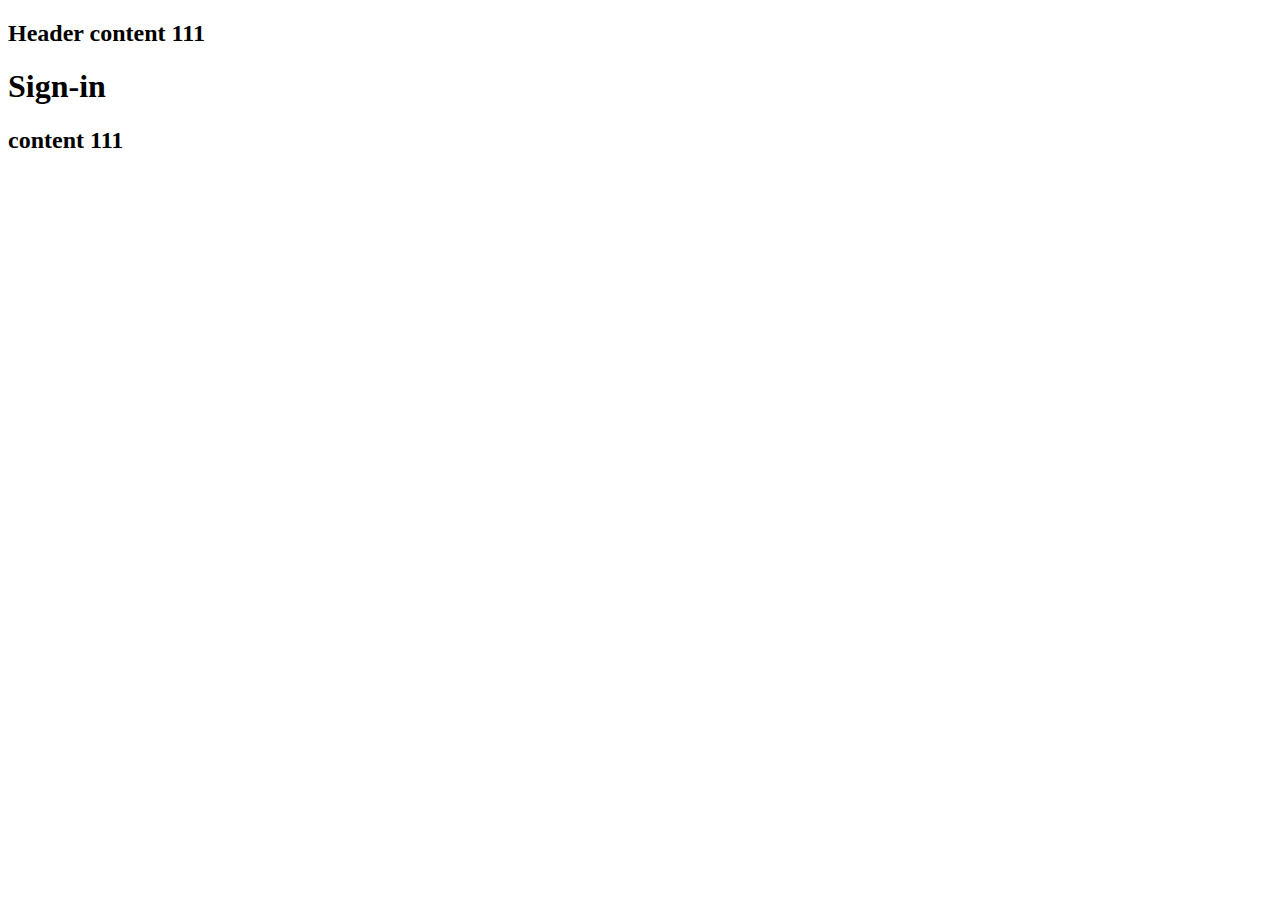
==== sign-in.html @ c76c04b4 "Reuse Header and Footer on the page" ====
<!DOCTYPE html>
<html lang="en">

<head>
    <meta charset="UTF-8">
    <meta name="viewport" content="width=device-width, initial-scale=1.0">
    <title>Grocery Mart</title>

    <!-- FAVICON -->
    <link 
        rel="apple-touch-icon" 
        sizes="76x76" 
        href="./assets/favicon/apple-touch-icon.png"
        >
    <link 
        rel="icon" 
        type="image/png" 
        sizes="32x32" 
        href="./assets/favicon/favicon-32x32.png"
        >
    <link 
        rel="icon" 
        type="image/png" 
        sizes="16x16" 
        href="./assets/favicon/favicon-16x16.png"
        >
    <link 
        rel="manifest" 
        href="./assets/favicon/site.webmanifest"
        >
    <link 
        rel="mask-icon" 
        href="./assets/favicon/safari-pinned-tab.svg" 
        color="#5bbad5"
        >
    <meta name="msapplication-TileColor" content="#da532c">
    <meta name="theme-color" content="#ffffff">

    <!-- FONTS -->
    <link rel="stylesheet" href="./assets/Fonts/stylesheet.css">
    <!-- STYLES -->
    <link rel="stylesheet" href="./assets/css/main.css">
    <!-- SCRIPTS -->
    <script src="./assets/js/scripts.js"></script>
</head>

<body>
    <!-- Header -->
     <header id="header"header></header>
     <script>
        load("#header", "./template/header.html");
     </script>
     <!-- Main -->
     <h1>Sign-in</h1>
     <!-- Footer -->
     <footer id="footer"></footer>
     <script>
        load("#footer", "./template/footer.html");
     </script>
</body>

</html>
---- assets/Fonts/stylesheet.css ----
@font-face {
    font-family: 'Gordita';
    src: url('Gordita-Bold.woff2') format('woff2'),
        url('Gordita-Bold.woff') format('woff');
    font-weight: bold;
    font-style: normal;
    font-display: swap;
}

@font-face {
    font-family: 'Gordita';
    src: url('Gordita-BlackItalic.woff2') format('woff2'),
        url('Gordita-BlackItalic.woff') format('woff');
    font-weight: 900;
    font-style: italic;
    font-display: swap;
}

@font-face {
    font-family: 'Gordita';
    src: url('Gordita-Black.woff2') format('woff2'),
        url('Gordita-Black.woff') format('woff');
    font-weight: 900;
    font-style: normal;
    font-display: swap;
}

@font-face {
    font-family: 'Gordita';
    src: url('Gordita-LightItalic.woff2') format('woff2'),
        url('Gordita-LightItalic.woff') format('woff');
    font-weight: 300;
    font-style: italic;
    font-display: swap;
}

@font-face {
    font-family: 'Gordita';
    src: url('Gordita-Light.woff2') format('woff2'),
        url('Gordita-Light.woff') format('woff');
    font-weight: 300;
    font-style: normal;
    font-display: swap;
}

@font-face {
    font-family: 'Gordita';
    src: url('Gordita-BoldItalic.woff2') format('woff2'),
        url('Gordita-BoldItalic.woff') format('woff');
    font-weight: bold;
    font-style: italic;
    font-display: swap;
}

@font-face {
    font-family: 'Gordita';
    src: url('Gordita-Italic.woff2') format('woff2'),
        url('Gordita-Italic.woff') format('woff');
    font-weight: normal;
    font-style: italic;
    font-display: swap;
}

@font-face {
    font-family: 'Gordita';
    src: url('Gordita-Regular.woff2') format('woff2'),
        url('Gordita-Regular.woff') format('woff');
    font-weight: normal;
    font-style: normal;
    font-display: swap;
}

@font-face {
    font-family: 'Gordita';
    src: url('Gordita-Medium.woff2') format('woff2'),
        url('Gordita-Medium.woff') format('woff');
    font-weight: 500;
    font-style: normal;
    font-display: swap;
}

@font-face {
    font-family: 'Gordita';
    src: url('Gordita-MediumItalic.woff2') format('woff2'),
        url('Gordita-MediumItalic.woff') format('woff');
    font-weight: 500;
    font-style: italic;
    font-display: swap;
}
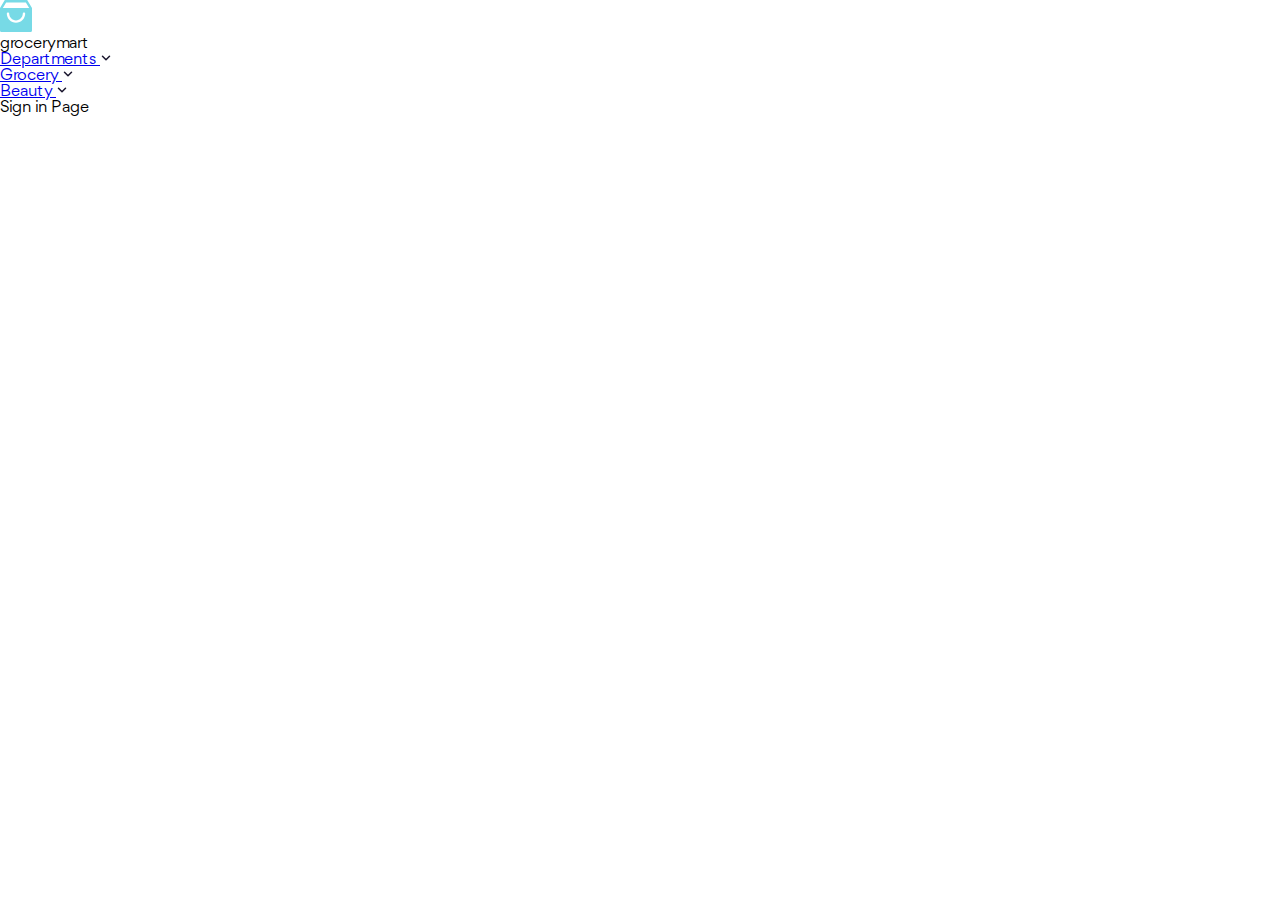
==== commit a06341fc: "Add Grid system" ====
--- a/sign-in.html
+++ b/sign-in.html
@@ -4,35 +4,14 @@
 <head>
     <meta charset="UTF-8">
     <meta name="viewport" content="width=device-width, initial-scale=1.0">
-    <title>Grocery Mart</title>
+    <title>Sign-in Grocery Mart</title>
 
     <!-- FAVICON -->
-    <link 
-        rel="apple-touch-icon" 
-        sizes="76x76" 
-        href="./assets/favicon/apple-touch-icon.png"
-        >
-    <link 
-        rel="icon" 
-        type="image/png" 
-        sizes="32x32" 
-        href="./assets/favicon/favicon-32x32.png"
-        >
-    <link 
-        rel="icon" 
-        type="image/png" 
-        sizes="16x16" 
-        href="./assets/favicon/favicon-16x16.png"
-        >
-    <link 
-        rel="manifest" 
-        href="./assets/favicon/site.webmanifest"
-        >
-    <link 
-        rel="mask-icon" 
-        href="./assets/favicon/safari-pinned-tab.svg" 
-        color="#5bbad5"
-        >
+    <link rel="apple-touch-icon" sizes="76x76" href="./assets/favicon/apple-touch-icon.png">
+    <link rel="icon" type="image/png" sizes="32x32" href="./assets/favicon/favicon-32x32.png">
+    <link rel="icon" type="image/png" sizes="16x16" href="./assets/favicon/favicon-16x16.png">
+    <link rel="manifest" href="./assets/favicon/site.webmanifest">
+    <link rel="mask-icon" href="./assets/favicon/safari-pinned-tab.svg" color="#5bbad5">
     <meta name="msapplication-TileColor" content="#da532c">
     <meta name="theme-color" content="#ffffff">
 
@@ -45,18 +24,15 @@
 </head>
 
 <body>
-    <!-- Header -->
-     <header id="header"header></header>
-     <script>
+    <header id="header" header></header>
+    <script>
         load("#header", "./template/header.html");
-     </script>
-     <!-- Main -->
-     <h1>Sign-in</h1>
-     <!-- Footer -->
-     <footer id="footer"></footer>
-     <script>
-        load("#footer", "./template/footer.html");
-     </script>
+    </script>
+    <h1>Sign in Page</h1>
+    <footer id="footer"></footer>
+    <script>
+        load("#sign-in", "sign-in.html");
+    </script>
 </body>
 
 </html>--- a/assets/css/main.css
+++ b/assets/css/main.css
@@ -0,0 +1,1102 @@
+/* http://meyerweb.com/eric/tools/css/reset/ 
+   v2.0 | 20110126
+   License: none (public domain)
+*/
+html, body, div, span, applet, object, iframe,
+h1, h2, h3, h4, h5, h6, p, blockquote, pre,
+a, abbr, acronym, address, big, cite, code,
+del, dfn, em, img, ins, kbd, q, s, samp,
+small, strike, strong, sub, sup, tt, var,
+b, u, i, center,
+dl, dt, dd, ol, ul, li,
+fieldset, form, label, legend,
+table, caption, tbody, tfoot, thead, tr, th, td,
+article, aside, canvas, details, embed,
+figure, figcaption, footer, header, hgroup,
+menu, nav, output, ruby, section, summary,
+time, mark, audio, video {
+  margin: 0;
+  padding: 0;
+  border: 0;
+  font-size: 100%;
+  font: inherit;
+  vertical-align: baseline;
+}
+
+/* HTML5 display-role reset for older browsers */
+article, aside, details, figcaption, figure,
+footer, header, hgroup, menu, nav, section {
+  display: block;
+}
+
+body {
+  line-height: 1;
+}
+
+ol, ul {
+  list-style: none;
+}
+
+blockquote, q {
+  quotes: none;
+}
+
+blockquote:before, blockquote:after,
+q:before, q:after {
+  content: "";
+  content: none;
+}
+
+table {
+  border-collapse: collapse;
+  border-spacing: 0;
+}
+
+*,
+::after,
+::before {
+  box-sizing: border-box;
+}
+
+html {
+  font-size: 62.5%;
+}
+
+body {
+  font-size: 1.6rem;
+  font-family: Gordita, sans-serif;
+}
+
+.row > *, .container-fluid, .container {
+  padding-left: calc(var(--grid-gutter-x) * 0.5);
+  padding-right: calc(var(--grid-gutter-x) * 0.5);
+}
+
+.container-fluid, .container {
+  --grid-gutter-x: 30px;
+  --grid-gutter-y: 0;
+  width: 100%;
+  margin-left: auto;
+  margin-right: auto;
+}
+
+.row {
+  display: flex;
+  flex-wrap: wrap;
+  margin-top: calc(var(--grid-gutter-y) * -1);
+  margin-left: calc(var(--grid-gutter-x) * 0.5 * -1);
+  margin-right: calc(var(--grid-gutter-x) * 0.5 * -1);
+}
+.row > * {
+  margin-top: var(--grid-gutter-y);
+}
+
+.col {
+  flex: 1 0;
+}
+
+.row-cols-1 > * {
+  flex: 0 0 auto;
+  width: 100%;
+}
+
+.row-cols-2 > * {
+  flex: 0 0 auto;
+  width: 50%;
+}
+
+.row-cols-3 > * {
+  flex: 0 0 auto;
+  width: 33.3333333333%;
+}
+
+.row-cols-4 > * {
+  flex: 0 0 auto;
+  width: 25%;
+}
+
+.row-cols-5 > * {
+  flex: 0 0 auto;
+  width: 20%;
+}
+
+.row-cols-6 > * {
+  flex: 0 0 auto;
+  width: 16.6666666667%;
+}
+
+.col-1 {
+  flex: 0 0 auto;
+  width: 8.3333333333%;
+}
+
+.col-2 {
+  flex: 0 0 auto;
+  width: 16.6666666667%;
+}
+
+.col-3 {
+  flex: 0 0 auto;
+  width: 25%;
+}
+
+.col-4 {
+  flex: 0 0 auto;
+  width: 33.3333333333%;
+}
+
+.col-5 {
+  flex: 0 0 auto;
+  width: 41.6666666667%;
+}
+
+.col-6 {
+  flex: 0 0 auto;
+  width: 50%;
+}
+
+.col-7 {
+  flex: 0 0 auto;
+  width: 58.3333333333%;
+}
+
+.col-8 {
+  flex: 0 0 auto;
+  width: 66.6666666667%;
+}
+
+.col-9 {
+  flex: 0 0 auto;
+  width: 75%;
+}
+
+.col-10 {
+  flex: 0 0 auto;
+  width: 83.3333333333%;
+}
+
+.col-11 {
+  flex: 0 0 auto;
+  width: 91.6666666667%;
+}
+
+.col-12 {
+  flex: 0 0 auto;
+  width: 100%;
+}
+
+.offset-0 {
+  margin-left: 0;
+}
+
+.offset-1 {
+  margin-left: 8.3333333333%;
+}
+
+.offset-2 {
+  margin-left: 16.6666666667%;
+}
+
+.offset-3 {
+  margin-left: 25%;
+}
+
+.offset-4 {
+  margin-left: 33.3333333333%;
+}
+
+.offset-5 {
+  margin-left: 41.6666666667%;
+}
+
+.offset-6 {
+  margin-left: 50%;
+}
+
+.offset-7 {
+  margin-left: 58.3333333333%;
+}
+
+.offset-8 {
+  margin-left: 66.6666666667%;
+}
+
+.offset-9 {
+  margin-left: 75%;
+}
+
+.offset-10 {
+  margin-left: 83.3333333333%;
+}
+
+.offset-11 {
+  margin-left: 91.6666666667%;
+}
+
+.g-0,
+.gx-0 {
+  --grid-gutter-x: 0px;
+}
+
+.g-0,
+.gy-0 {
+  --grid-gutter-y: 0px;
+}
+
+.g-1,
+.gx-1 {
+  --grid-gutter-x: 7.5px;
+}
+
+.g-1,
+.gy-1 {
+  --grid-gutter-y: 7.5px;
+}
+
+.g-2,
+.gx-2 {
+  --grid-gutter-x: 15px;
+}
+
+.g-2,
+.gy-2 {
+  --grid-gutter-y: 15px;
+}
+
+.g-3,
+.gx-3 {
+  --grid-gutter-x: 30px;
+}
+
+.g-3,
+.gy-3 {
+  --grid-gutter-y: 30px;
+}
+
+.g-4,
+.gx-4 {
+  --grid-gutter-x: 45px;
+}
+
+.g-4,
+.gy-4 {
+  --grid-gutter-y: 45px;
+}
+
+.g-5,
+.gx-5 {
+  --grid-gutter-x: 90px;
+}
+
+.g-5,
+.gy-5 {
+  --grid-gutter-y: 90px;
+}
+
+@media (min-width: 576px) {
+  .container {
+    max-width: 540px;
+  }
+  .row-cols-sm-1 > * {
+    flex: 0 0 auto;
+    width: 100%;
+  }
+  .row-cols-sm-2 > * {
+    flex: 0 0 auto;
+    width: 50%;
+  }
+  .row-cols-sm-3 > * {
+    flex: 0 0 auto;
+    width: 33.3333333333%;
+  }
+  .row-cols-sm-4 > * {
+    flex: 0 0 auto;
+    width: 25%;
+  }
+  .row-cols-sm-5 > * {
+    flex: 0 0 auto;
+    width: 20%;
+  }
+  .row-cols-sm-6 > * {
+    flex: 0 0 auto;
+    width: 16.6666666667%;
+  }
+  .col-sm-1 {
+    flex: 0 0 auto;
+    width: 8.3333333333%;
+  }
+  .col-sm-2 {
+    flex: 0 0 auto;
+    width: 16.6666666667%;
+  }
+  .col-sm-3 {
+    flex: 0 0 auto;
+    width: 25%;
+  }
+  .col-sm-4 {
+    flex: 0 0 auto;
+    width: 33.3333333333%;
+  }
+  .col-sm-5 {
+    flex: 0 0 auto;
+    width: 41.6666666667%;
+  }
+  .col-sm-6 {
+    flex: 0 0 auto;
+    width: 50%;
+  }
+  .col-sm-7 {
+    flex: 0 0 auto;
+    width: 58.3333333333%;
+  }
+  .col-sm-8 {
+    flex: 0 0 auto;
+    width: 66.6666666667%;
+  }
+  .col-sm-9 {
+    flex: 0 0 auto;
+    width: 75%;
+  }
+  .col-sm-10 {
+    flex: 0 0 auto;
+    width: 83.3333333333%;
+  }
+  .col-sm-11 {
+    flex: 0 0 auto;
+    width: 91.6666666667%;
+  }
+  .col-sm-12 {
+    flex: 0 0 auto;
+    width: 100%;
+  }
+  .offset-sm-0 {
+    margin-left: 0;
+  }
+  .offset-sm-1 {
+    margin-left: 8.3333333333%;
+  }
+  .offset-sm-2 {
+    margin-left: 16.6666666667%;
+  }
+  .offset-sm-3 {
+    margin-left: 25%;
+  }
+  .offset-sm-4 {
+    margin-left: 33.3333333333%;
+  }
+  .offset-sm-5 {
+    margin-left: 41.6666666667%;
+  }
+  .offset-sm-6 {
+    margin-left: 50%;
+  }
+  .offset-sm-7 {
+    margin-left: 58.3333333333%;
+  }
+  .offset-sm-8 {
+    margin-left: 66.6666666667%;
+  }
+  .offset-sm-9 {
+    margin-left: 75%;
+  }
+  .offset-sm-10 {
+    margin-left: 83.3333333333%;
+  }
+  .offset-sm-11 {
+    margin-left: 91.6666666667%;
+  }
+  .g-sm-0,
+  .gx-sm-0 {
+    --grid-gutter-x: 0px;
+  }
+  .g-sm-0,
+  .gy-sm-0 {
+    --grid-gutter-y: 0px;
+  }
+  .g-sm-1,
+  .gx-sm-1 {
+    --grid-gutter-x: 7.5px;
+  }
+  .g-sm-1,
+  .gy-sm-1 {
+    --grid-gutter-y: 7.5px;
+  }
+  .g-sm-2,
+  .gx-sm-2 {
+    --grid-gutter-x: 15px;
+  }
+  .g-sm-2,
+  .gy-sm-2 {
+    --grid-gutter-y: 15px;
+  }
+  .g-sm-3,
+  .gx-sm-3 {
+    --grid-gutter-x: 30px;
+  }
+  .g-sm-3,
+  .gy-sm-3 {
+    --grid-gutter-y: 30px;
+  }
+  .g-sm-4,
+  .gx-sm-4 {
+    --grid-gutter-x: 45px;
+  }
+  .g-sm-4,
+  .gy-sm-4 {
+    --grid-gutter-y: 45px;
+  }
+  .g-sm-5,
+  .gx-sm-5 {
+    --grid-gutter-x: 90px;
+  }
+  .g-sm-5,
+  .gy-sm-5 {
+    --grid-gutter-y: 90px;
+  }
+}
+@media (min-width: 768px) {
+  .container {
+    max-width: 720px;
+  }
+  .row-cols-md-1 > * {
+    flex: 0 0 auto;
+    width: 100%;
+  }
+  .row-cols-md-2 > * {
+    flex: 0 0 auto;
+    width: 50%;
+  }
+  .row-cols-md-3 > * {
+    flex: 0 0 auto;
+    width: 33.3333333333%;
+  }
+  .row-cols-md-4 > * {
+    flex: 0 0 auto;
+    width: 25%;
+  }
+  .row-cols-md-5 > * {
+    flex: 0 0 auto;
+    width: 20%;
+  }
+  .row-cols-md-6 > * {
+    flex: 0 0 auto;
+    width: 16.6666666667%;
+  }
+  .col-md-1 {
+    flex: 0 0 auto;
+    width: 8.3333333333%;
+  }
+  .col-md-2 {
+    flex: 0 0 auto;
+    width: 16.6666666667%;
+  }
+  .col-md-3 {
+    flex: 0 0 auto;
+    width: 25%;
+  }
+  .col-md-4 {
+    flex: 0 0 auto;
+    width: 33.3333333333%;
+  }
+  .col-md-5 {
+    flex: 0 0 auto;
+    width: 41.6666666667%;
+  }
+  .col-md-6 {
+    flex: 0 0 auto;
+    width: 50%;
+  }
+  .col-md-7 {
+    flex: 0 0 auto;
+    width: 58.3333333333%;
+  }
+  .col-md-8 {
+    flex: 0 0 auto;
+    width: 66.6666666667%;
+  }
+  .col-md-9 {
+    flex: 0 0 auto;
+    width: 75%;
+  }
+  .col-md-10 {
+    flex: 0 0 auto;
+    width: 83.3333333333%;
+  }
+  .col-md-11 {
+    flex: 0 0 auto;
+    width: 91.6666666667%;
+  }
+  .col-md-12 {
+    flex: 0 0 auto;
+    width: 100%;
+  }
+  .offset-md-0 {
+    margin-left: 0;
+  }
+  .offset-md-1 {
+    margin-left: 8.3333333333%;
+  }
+  .offset-md-2 {
+    margin-left: 16.6666666667%;
+  }
+  .offset-md-3 {
+    margin-left: 25%;
+  }
+  .offset-md-4 {
+    margin-left: 33.3333333333%;
+  }
+  .offset-md-5 {
+    margin-left: 41.6666666667%;
+  }
+  .offset-md-6 {
+    margin-left: 50%;
+  }
+  .offset-md-7 {
+    margin-left: 58.3333333333%;
+  }
+  .offset-md-8 {
+    margin-left: 66.6666666667%;
+  }
+  .offset-md-9 {
+    margin-left: 75%;
+  }
+  .offset-md-10 {
+    margin-left: 83.3333333333%;
+  }
+  .offset-md-11 {
+    margin-left: 91.6666666667%;
+  }
+  .g-md-0,
+  .gx-md-0 {
+    --grid-gutter-x: 0px;
+  }
+  .g-md-0,
+  .gy-md-0 {
+    --grid-gutter-y: 0px;
+  }
+  .g-md-1,
+  .gx-md-1 {
+    --grid-gutter-x: 7.5px;
+  }
+  .g-md-1,
+  .gy-md-1 {
+    --grid-gutter-y: 7.5px;
+  }
+  .g-md-2,
+  .gx-md-2 {
+    --grid-gutter-x: 15px;
+  }
+  .g-md-2,
+  .gy-md-2 {
+    --grid-gutter-y: 15px;
+  }
+  .g-md-3,
+  .gx-md-3 {
+    --grid-gutter-x: 30px;
+  }
+  .g-md-3,
+  .gy-md-3 {
+    --grid-gutter-y: 30px;
+  }
+  .g-md-4,
+  .gx-md-4 {
+    --grid-gutter-x: 45px;
+  }
+  .g-md-4,
+  .gy-md-4 {
+    --grid-gutter-y: 45px;
+  }
+  .g-md-5,
+  .gx-md-5 {
+    --grid-gutter-x: 90px;
+  }
+  .g-md-5,
+  .gy-md-5 {
+    --grid-gutter-y: 90px;
+  }
+}
+@media (min-width: 992px) {
+  .container {
+    max-width: 960px;
+  }
+  .row-cols-lg-1 > * {
+    flex: 0 0 auto;
+    width: 100%;
+  }
+  .row-cols-lg-2 > * {
+    flex: 0 0 auto;
+    width: 50%;
+  }
+  .row-cols-lg-3 > * {
+    flex: 0 0 auto;
+    width: 33.3333333333%;
+  }
+  .row-cols-lg-4 > * {
+    flex: 0 0 auto;
+    width: 25%;
+  }
+  .row-cols-lg-5 > * {
+    flex: 0 0 auto;
+    width: 20%;
+  }
+  .row-cols-lg-6 > * {
+    flex: 0 0 auto;
+    width: 16.6666666667%;
+  }
+  .col-lg-1 {
+    flex: 0 0 auto;
+    width: 8.3333333333%;
+  }
+  .col-lg-2 {
+    flex: 0 0 auto;
+    width: 16.6666666667%;
+  }
+  .col-lg-3 {
+    flex: 0 0 auto;
+    width: 25%;
+  }
+  .col-lg-4 {
+    flex: 0 0 auto;
+    width: 33.3333333333%;
+  }
+  .col-lg-5 {
+    flex: 0 0 auto;
+    width: 41.6666666667%;
+  }
+  .col-lg-6 {
+    flex: 0 0 auto;
+    width: 50%;
+  }
+  .col-lg-7 {
+    flex: 0 0 auto;
+    width: 58.3333333333%;
+  }
+  .col-lg-8 {
+    flex: 0 0 auto;
+    width: 66.6666666667%;
+  }
+  .col-lg-9 {
+    flex: 0 0 auto;
+    width: 75%;
+  }
+  .col-lg-10 {
+    flex: 0 0 auto;
+    width: 83.3333333333%;
+  }
+  .col-lg-11 {
+    flex: 0 0 auto;
+    width: 91.6666666667%;
+  }
+  .col-lg-12 {
+    flex: 0 0 auto;
+    width: 100%;
+  }
+  .offset-lg-0 {
+    margin-left: 0;
+  }
+  .offset-lg-1 {
+    margin-left: 8.3333333333%;
+  }
+  .offset-lg-2 {
+    margin-left: 16.6666666667%;
+  }
+  .offset-lg-3 {
+    margin-left: 25%;
+  }
+  .offset-lg-4 {
+    margin-left: 33.3333333333%;
+  }
+  .offset-lg-5 {
+    margin-left: 41.6666666667%;
+  }
+  .offset-lg-6 {
+    margin-left: 50%;
+  }
+  .offset-lg-7 {
+    margin-left: 58.3333333333%;
+  }
+  .offset-lg-8 {
+    margin-left: 66.6666666667%;
+  }
+  .offset-lg-9 {
+    margin-left: 75%;
+  }
+  .offset-lg-10 {
+    margin-left: 83.3333333333%;
+  }
+  .offset-lg-11 {
+    margin-left: 91.6666666667%;
+  }
+  .g-lg-0,
+  .gx-lg-0 {
+    --grid-gutter-x: 0px;
+  }
+  .g-lg-0,
+  .gy-lg-0 {
+    --grid-gutter-y: 0px;
+  }
+  .g-lg-1,
+  .gx-lg-1 {
+    --grid-gutter-x: 7.5px;
+  }
+  .g-lg-1,
+  .gy-lg-1 {
+    --grid-gutter-y: 7.5px;
+  }
+  .g-lg-2,
+  .gx-lg-2 {
+    --grid-gutter-x: 15px;
+  }
+  .g-lg-2,
+  .gy-lg-2 {
+    --grid-gutter-y: 15px;
+  }
+  .g-lg-3,
+  .gx-lg-3 {
+    --grid-gutter-x: 30px;
+  }
+  .g-lg-3,
+  .gy-lg-3 {
+    --grid-gutter-y: 30px;
+  }
+  .g-lg-4,
+  .gx-lg-4 {
+    --grid-gutter-x: 45px;
+  }
+  .g-lg-4,
+  .gy-lg-4 {
+    --grid-gutter-y: 45px;
+  }
+  .g-lg-5,
+  .gx-lg-5 {
+    --grid-gutter-x: 90px;
+  }
+  .g-lg-5,
+  .gy-lg-5 {
+    --grid-gutter-y: 90px;
+  }
+}
+@media (min-width: 1200px) {
+  .container {
+    max-width: 1140px;
+  }
+  .row-cols-xl-1 > * {
+    flex: 0 0 auto;
+    width: 100%;
+  }
+  .row-cols-xl-2 > * {
+    flex: 0 0 auto;
+    width: 50%;
+  }
+  .row-cols-xl-3 > * {
+    flex: 0 0 auto;
+    width: 33.3333333333%;
+  }
+  .row-cols-xl-4 > * {
+    flex: 0 0 auto;
+    width: 25%;
+  }
+  .row-cols-xl-5 > * {
+    flex: 0 0 auto;
+    width: 20%;
+  }
+  .row-cols-xl-6 > * {
+    flex: 0 0 auto;
+    width: 16.6666666667%;
+  }
+  .col-xl-1 {
+    flex: 0 0 auto;
+    width: 8.3333333333%;
+  }
+  .col-xl-2 {
+    flex: 0 0 auto;
+    width: 16.6666666667%;
+  }
+  .col-xl-3 {
+    flex: 0 0 auto;
+    width: 25%;
+  }
+  .col-xl-4 {
+    flex: 0 0 auto;
+    width: 33.3333333333%;
+  }
+  .col-xl-5 {
+    flex: 0 0 auto;
+    width: 41.6666666667%;
+  }
+  .col-xl-6 {
+    flex: 0 0 auto;
+    width: 50%;
+  }
+  .col-xl-7 {
+    flex: 0 0 auto;
+    width: 58.3333333333%;
+  }
+  .col-xl-8 {
+    flex: 0 0 auto;
+    width: 66.6666666667%;
+  }
+  .col-xl-9 {
+    flex: 0 0 auto;
+    width: 75%;
+  }
+  .col-xl-10 {
+    flex: 0 0 auto;
+    width: 83.3333333333%;
+  }
+  .col-xl-11 {
+    flex: 0 0 auto;
+    width: 91.6666666667%;
+  }
+  .col-xl-12 {
+    flex: 0 0 auto;
+    width: 100%;
+  }
+  .offset-xl-0 {
+    margin-left: 0;
+  }
+  .offset-xl-1 {
+    margin-left: 8.3333333333%;
+  }
+  .offset-xl-2 {
+    margin-left: 16.6666666667%;
+  }
+  .offset-xl-3 {
+    margin-left: 25%;
+  }
+  .offset-xl-4 {
+    margin-left: 33.3333333333%;
+  }
+  .offset-xl-5 {
+    margin-left: 41.6666666667%;
+  }
+  .offset-xl-6 {
+    margin-left: 50%;
+  }
+  .offset-xl-7 {
+    margin-left: 58.3333333333%;
+  }
+  .offset-xl-8 {
+    margin-left: 66.6666666667%;
+  }
+  .offset-xl-9 {
+    margin-left: 75%;
+  }
+  .offset-xl-10 {
+    margin-left: 83.3333333333%;
+  }
+  .offset-xl-11 {
+    margin-left: 91.6666666667%;
+  }
+  .g-xl-0,
+  .gx-xl-0 {
+    --grid-gutter-x: 0px;
+  }
+  .g-xl-0,
+  .gy-xl-0 {
+    --grid-gutter-y: 0px;
+  }
+  .g-xl-1,
+  .gx-xl-1 {
+    --grid-gutter-x: 7.5px;
+  }
+  .g-xl-1,
+  .gy-xl-1 {
+    --grid-gutter-y: 7.5px;
+  }
+  .g-xl-2,
+  .gx-xl-2 {
+    --grid-gutter-x: 15px;
+  }
+  .g-xl-2,
+  .gy-xl-2 {
+    --grid-gutter-y: 15px;
+  }
+  .g-xl-3,
+  .gx-xl-3 {
+    --grid-gutter-x: 30px;
+  }
+  .g-xl-3,
+  .gy-xl-3 {
+    --grid-gutter-y: 30px;
+  }
+  .g-xl-4,
+  .gx-xl-4 {
+    --grid-gutter-x: 45px;
+  }
+  .g-xl-4,
+  .gy-xl-4 {
+    --grid-gutter-y: 45px;
+  }
+  .g-xl-5,
+  .gx-xl-5 {
+    --grid-gutter-x: 90px;
+  }
+  .g-xl-5,
+  .gy-xl-5 {
+    --grid-gutter-y: 90px;
+  }
+}
+@media (min-width: 1400px) {
+  .container {
+    max-width: 1370px;
+  }
+  .row-cols-xxl-1 > * {
+    flex: 0 0 auto;
+    width: 100%;
+  }
+  .row-cols-xxl-2 > * {
+    flex: 0 0 auto;
+    width: 50%;
+  }
+  .row-cols-xxl-3 > * {
+    flex: 0 0 auto;
+    width: 33.3333333333%;
+  }
+  .row-cols-xxl-4 > * {
+    flex: 0 0 auto;
+    width: 25%;
+  }
+  .row-cols-xxl-5 > * {
+    flex: 0 0 auto;
+    width: 20%;
+  }
+  .row-cols-xxl-6 > * {
+    flex: 0 0 auto;
+    width: 16.6666666667%;
+  }
+  .col-xxl-1 {
+    flex: 0 0 auto;
+    width: 8.3333333333%;
+  }
+  .col-xxl-2 {
+    flex: 0 0 auto;
+    width: 16.6666666667%;
+  }
+  .col-xxl-3 {
+    flex: 0 0 auto;
+    width: 25%;
+  }
+  .col-xxl-4 {
+    flex: 0 0 auto;
+    width: 33.3333333333%;
+  }
+  .col-xxl-5 {
+    flex: 0 0 auto;
+    width: 41.6666666667%;
+  }
+  .col-xxl-6 {
+    flex: 0 0 auto;
+    width: 50%;
+  }
+  .col-xxl-7 {
+    flex: 0 0 auto;
+    width: 58.3333333333%;
+  }
+  .col-xxl-8 {
+    flex: 0 0 auto;
+    width: 66.6666666667%;
+  }
+  .col-xxl-9 {
+    flex: 0 0 auto;
+    width: 75%;
+  }
+  .col-xxl-10 {
+    flex: 0 0 auto;
+    width: 83.3333333333%;
+  }
+  .col-xxl-11 {
+    flex: 0 0 auto;
+    width: 91.6666666667%;
+  }
+  .col-xxl-12 {
+    flex: 0 0 auto;
+    width: 100%;
+  }
+  .offset-xxl-0 {
+    margin-left: 0;
+  }
+  .offset-xxl-1 {
+    margin-left: 8.3333333333%;
+  }
+  .offset-xxl-2 {
+    margin-left: 16.6666666667%;
+  }
+  .offset-xxl-3 {
+    margin-left: 25%;
+  }
+  .offset-xxl-4 {
+    margin-left: 33.3333333333%;
+  }
+  .offset-xxl-5 {
+    margin-left: 41.6666666667%;
+  }
+  .offset-xxl-6 {
+    margin-left: 50%;
+  }
+  .offset-xxl-7 {
+    margin-left: 58.3333333333%;
+  }
+  .offset-xxl-8 {
+    margin-left: 66.6666666667%;
+  }
+  .offset-xxl-9 {
+    margin-left: 75%;
+  }
+  .offset-xxl-10 {
+    margin-left: 83.3333333333%;
+  }
+  .offset-xxl-11 {
+    margin-left: 91.6666666667%;
+  }
+  .g-xxl-0,
+  .gx-xxl-0 {
+    --grid-gutter-x: 0px;
+  }
+  .g-xxl-0,
+  .gy-xxl-0 {
+    --grid-gutter-y: 0px;
+  }
+  .g-xxl-1,
+  .gx-xxl-1 {
+    --grid-gutter-x: 7.5px;
+  }
+  .g-xxl-1,
+  .gy-xxl-1 {
+    --grid-gutter-y: 7.5px;
+  }
+  .g-xxl-2,
+  .gx-xxl-2 {
+    --grid-gutter-x: 15px;
+  }
+  .g-xxl-2,
+  .gy-xxl-2 {
+    --grid-gutter-y: 15px;
+  }
+  .g-xxl-3,
+  .gx-xxl-3 {
+    --grid-gutter-x: 30px;
+  }
+  .g-xxl-3,
+  .gy-xxl-3 {
+    --grid-gutter-y: 30px;
+  }
+  .g-xxl-4,
+  .gx-xxl-4 {
+    --grid-gutter-x: 45px;
+  }
+  .g-xxl-4,
+  .gy-xxl-4 {
+    --grid-gutter-y: 45px;
+  }
+  .g-xxl-5,
+  .gx-xxl-5 {
+    --grid-gutter-x: 90px;
+  }
+  .g-xxl-5,
+  .gy-xxl-5 {
+    --grid-gutter-y: 90px;
+  }
+}
+
+/*# sourceMappingURL=main.css.map */
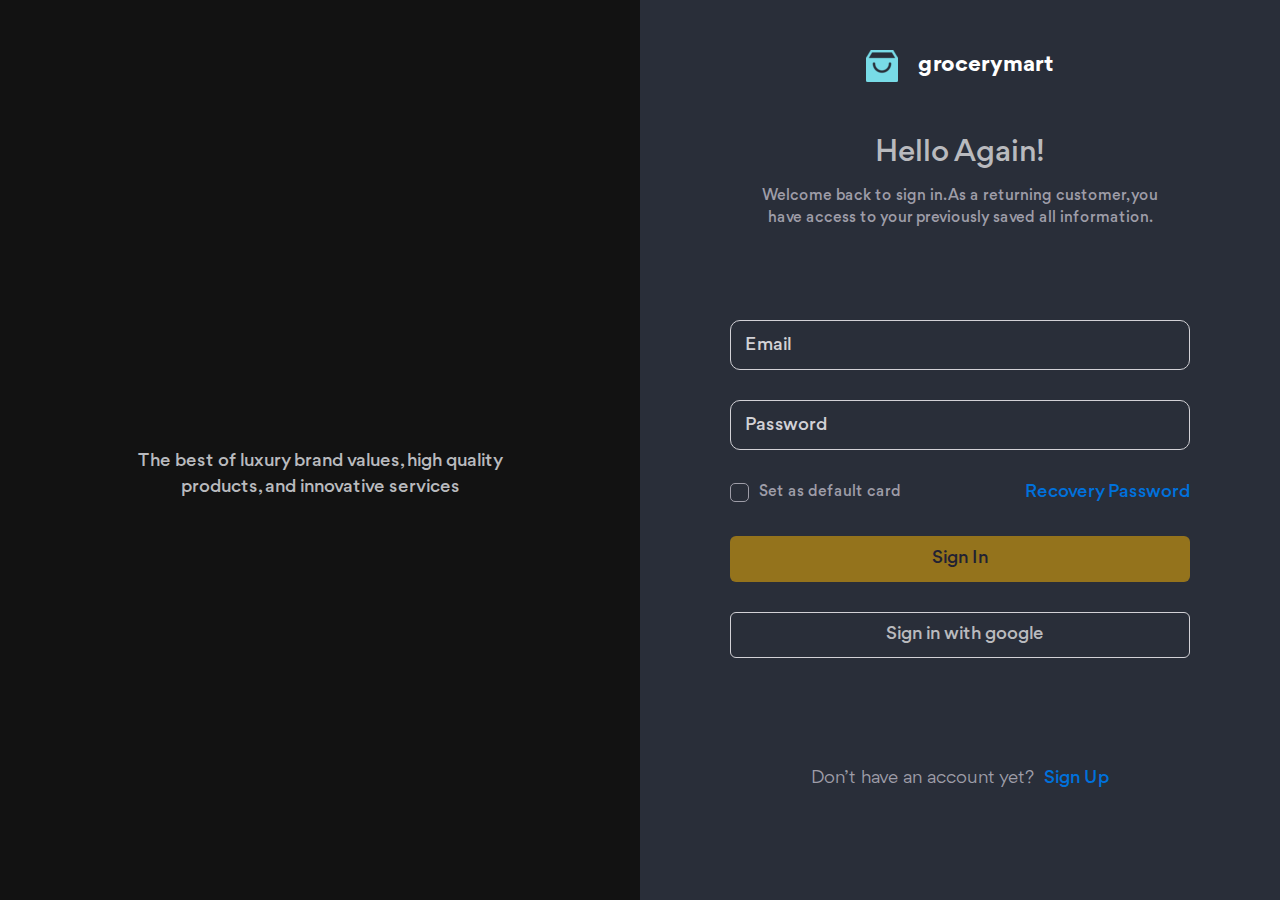
==== commit c7b82ad4: "Làm trang Sign In và Dark theme" ====
--- a/sign-in.html
+++ b/sign-in.html
@@ -1,5 +1,5 @@
 <!DOCTYPE html>
-<html lang="en">
+<html lang="en" class="dark">
 
 <head>
     <meta charset="UTF-8">
@@ -17,21 +17,88 @@
 
     <!-- FONTS -->
     <link rel="stylesheet" href="./assets/Fonts/stylesheet.css">
-    <!-- STYLES -->
+    <!-- STYLES -->`
     <link rel="stylesheet" href="./assets/css/main.css">
     <!-- SCRIPTS -->
     <script src="./assets/js/scripts.js"></script>
 </head>
 
 <body>
-    <header id="header" header></header>
+    <main>
+        <!-- xác thực ta dụng class có tên là auth -->
+        <div class="auth">
+            <!-- Auth Intro -->
+            <div class="auth__intro d-md-none">
+                <!-- Logo -->
+                <a href="./" class="footer__logo auth__intro-logo d-none d-md-flex">
+                    <img src="./assets/favicon/favicon-32x32.png" alt="" class="logo__img">
+                    <h2 class="logo__title">grocerymart</h1>
+                </a>
+                <img src="./assets/img/auth-item/intro.svg" alt="" class="auth__intro-img">
+                <p class="auth__intro-text"> The best of luxury brand values, high quality products, and innovative
+                    services
+                </p>
+                <button class="auth__intro-next d-none d-md-flex js-toggle" toggle-target="#auth-content">
+                    <img src="./assets/img/auth-item/auth-arrow.svg" alt="" class="auth__intro-next--img">
+                </button>
+            </div>
+            <!-- Auth Content -->
+            <div id="auth-content" class="auth__content ">
+                <div class="auth__content-inner">
+                    <!-- Logo -->
+                    <a href="./" class="footer__logo">
+                        <img src="./assets/favicon/favicon-32x32.png" alt="" class="logo__img">
+                        <h2 class="logo__title">grocerymart</h2>
+                    </a>
+                    <h1 class="auth__heading">Hello Again!</h1>
+                    <p class="auth__desc">Welcome back to sign in. As a returning customer, you have access to your
+                        previously saved all information.</p>
+                    <form action="./index.html" class="form auth__form">
+                        <div class="form__group">
+                            <div class="form__text-input">
+                                <input type="email" name="" id="" placeholder="Email" class="form__input" required
+                                    minlength="6">
+                                <img src="./assets/img/category/login-input.svg" alt="" class="form__input-icon">
+                                <img src="./assets/img/category/form-error.svg" alt="" class="form__input-icon--error">
+                            </div>
+                            <p class="form__error">Email is not in correct format</p>
+                        </div>
+                        <div class="form__group">
+                            <div class="form__text-input">
+                                <input type="password" name="" id="" placeholder="Password" class="form__input" required
+                                    minlength="6">
+                                <img src="./assets/img/category/auth-block.svg" alt="" class="form__input-icon">
+                                <img src="./assets/img/category/form-error.svg" alt="" class="form__input-icon--error">
+                            </div>
+                            <p class="form__error">Password must be at least 6 characters</p>
+                        </div>
+                        <div class="form__group form__group--input">
+                            <label class="form__checkbox">
+                                <input type="checkbox" name="" id="" class="form__checkbox-input d-none ">
+                                <span class="form__checkbox-label">Set as default card </span>
+                            </label>
+                            <a href="#!" class="auth__link form__pull-right">Recovery Password</a>
+                        </div>
+                        <div class="form__group auth__btn-group">
+                            <button class="btn btn--primary form__btn form__submit-btn">Sign In
+                            </button>
+                            <button class="btn btn--outline form__btn-outline">
+                                <img src="./assets/img/category/googl.svg" alt="" class="btn__icon form__icon">
+                                Sign in with google
+                            </button>
+                        </div>
+
+                    </form>
+                    <p class="auth__text">
+                        Don’t have an account yet?
+                        <a href="./sign-up.html" class="auth__link">Sign Up</a>
+                    </p>
+                </div>
+            </div>
+        </div>
+    </main>
     <script>
-        load("#header", "./template/header.html");
-    </script>
-    <h1>Sign in Page</h1>
-    <footer id="footer"></footer>
-    <script>
-        load("#sign-in", "sign-in.html");
+        window.dispatchEvent(new Event("template-loaded"));
     </script>
 </body>
 
--- a/assets/css/main.css
+++ b/assets/css/main.css
@@ -30,7 +30,7 @@
 }
 
 body {
-  line-height: 1;
+  line-height: 0;
 }
 
 ol, ul {
@@ -65,6 +65,44 @@
 body {
   font-size: 1.6rem;
   font-family: Gordita, sans-serif;
+  color: var(--text-color);
+  background-color: var(--body-bg-color);
+}
+
+a {
+  color: inherit;
+  text-decoration: none;
+}
+
+button {
+  border: none;
+  outline: none;
+  background: transparent;
+  padding: 0;
+  cursor: pointer;
+}
+
+a, img, button, input, template, select, label {
+  font-family: inherit;
+  color: inherit;
+  outline: none;
+  border: none;
+  -webkit-tap-highlight-color: transparent;
+}
+
+input {
+  background: transparent;
+}
+
+.icon {
+  filter: var(--icon-color);
+}
+
+@media (max-width: 575.98px) {
+  .container {
+    padding-left: 20px !important;
+    padding-rightx: 20px !important;
+  }
 }
 
 .row > *, .container-fluid, .container {
@@ -75,9 +113,13 @@
 .container-fluid, .container {
   --grid-gutter-x: 30px;
   --grid-gutter-y: 0;
-  width: 100%;
+  width: 1370px;
   margin-left: auto;
   margin-right: auto;
+}
+
+.container {
+  width: 1370px;
 }
 
 .row {
@@ -293,9 +335,653 @@
   --grid-gutter-y: 90px;
 }
 
-@media (min-width: 576px) {
+@media (max-width: 1399.98px) {
+  .container {
+    max-width: 1140px;
+  }
+  .row-cols-xxl-1 > * {
+    flex: 0 0 auto;
+    width: 100%;
+  }
+  .row-cols-xxl-2 > * {
+    flex: 0 0 auto;
+    width: 50%;
+  }
+  .row-cols-xxl-3 > * {
+    flex: 0 0 auto;
+    width: 33.3333333333%;
+  }
+  .row-cols-xxl-4 > * {
+    flex: 0 0 auto;
+    width: 25%;
+  }
+  .row-cols-xxl-5 > * {
+    flex: 0 0 auto;
+    width: 20%;
+  }
+  .row-cols-xxl-6 > * {
+    flex: 0 0 auto;
+    width: 16.6666666667%;
+  }
+  .col-xxl-1 {
+    flex: 0 0 auto;
+    width: 8.3333333333%;
+  }
+  .col-xxl-2 {
+    flex: 0 0 auto;
+    width: 16.6666666667%;
+  }
+  .col-xxl-3 {
+    flex: 0 0 auto;
+    width: 25%;
+  }
+  .col-xxl-4 {
+    flex: 0 0 auto;
+    width: 33.3333333333%;
+  }
+  .col-xxl-5 {
+    flex: 0 0 auto;
+    width: 41.6666666667%;
+  }
+  .col-xxl-6 {
+    flex: 0 0 auto;
+    width: 50%;
+  }
+  .col-xxl-7 {
+    flex: 0 0 auto;
+    width: 58.3333333333%;
+  }
+  .col-xxl-8 {
+    flex: 0 0 auto;
+    width: 66.6666666667%;
+  }
+  .col-xxl-9 {
+    flex: 0 0 auto;
+    width: 75%;
+  }
+  .col-xxl-10 {
+    flex: 0 0 auto;
+    width: 83.3333333333%;
+  }
+  .col-xxl-11 {
+    flex: 0 0 auto;
+    width: 91.6666666667%;
+  }
+  .col-xxl-12 {
+    flex: 0 0 auto;
+    width: 100%;
+  }
+  .offset-xxl-0 {
+    margin-left: 0;
+  }
+  .offset-xxl-1 {
+    margin-left: 8.3333333333%;
+  }
+  .offset-xxl-2 {
+    margin-left: 16.6666666667%;
+  }
+  .offset-xxl-3 {
+    margin-left: 25%;
+  }
+  .offset-xxl-4 {
+    margin-left: 33.3333333333%;
+  }
+  .offset-xxl-5 {
+    margin-left: 41.6666666667%;
+  }
+  .offset-xxl-6 {
+    margin-left: 50%;
+  }
+  .offset-xxl-7 {
+    margin-left: 58.3333333333%;
+  }
+  .offset-xxl-8 {
+    margin-left: 66.6666666667%;
+  }
+  .offset-xxl-9 {
+    margin-left: 75%;
+  }
+  .offset-xxl-10 {
+    margin-left: 83.3333333333%;
+  }
+  .offset-xxl-11 {
+    margin-left: 91.6666666667%;
+  }
+  .g-xxl-0,
+  .gx-xxl-0 {
+    --grid-gutter-x: 0px;
+  }
+  .g-xxl-0,
+  .gy-xxl-0 {
+    --grid-gutter-y: 0px;
+  }
+  .g-xxl-1,
+  .gx-xxl-1 {
+    --grid-gutter-x: 7.5px;
+  }
+  .g-xxl-1,
+  .gy-xxl-1 {
+    --grid-gutter-y: 7.5px;
+  }
+  .g-xxl-2,
+  .gx-xxl-2 {
+    --grid-gutter-x: 15px;
+  }
+  .g-xxl-2,
+  .gy-xxl-2 {
+    --grid-gutter-y: 15px;
+  }
+  .g-xxl-3,
+  .gx-xxl-3 {
+    --grid-gutter-x: 30px;
+  }
+  .g-xxl-3,
+  .gy-xxl-3 {
+    --grid-gutter-y: 30px;
+  }
+  .g-xxl-4,
+  .gx-xxl-4 {
+    --grid-gutter-x: 45px;
+  }
+  .g-xxl-4,
+  .gy-xxl-4 {
+    --grid-gutter-y: 45px;
+  }
+  .g-xxl-5,
+  .gx-xxl-5 {
+    --grid-gutter-x: 90px;
+  }
+  .g-xxl-5,
+  .gy-xxl-5 {
+    --grid-gutter-y: 90px;
+  }
+}
+@media (max-width: 1199.98px) {
+  .container {
+    max-width: 960px;
+  }
+  .row-cols-xl-1 > * {
+    flex: 0 0 auto;
+    width: 100%;
+  }
+  .row-cols-xl-2 > * {
+    flex: 0 0 auto;
+    width: 50%;
+  }
+  .row-cols-xl-3 > * {
+    flex: 0 0 auto;
+    width: 33.3333333333%;
+  }
+  .row-cols-xl-4 > * {
+    flex: 0 0 auto;
+    width: 25%;
+  }
+  .row-cols-xl-5 > * {
+    flex: 0 0 auto;
+    width: 20%;
+  }
+  .row-cols-xl-6 > * {
+    flex: 0 0 auto;
+    width: 16.6666666667%;
+  }
+  .col-xl-1 {
+    flex: 0 0 auto;
+    width: 8.3333333333%;
+  }
+  .col-xl-2 {
+    flex: 0 0 auto;
+    width: 16.6666666667%;
+  }
+  .col-xl-3 {
+    flex: 0 0 auto;
+    width: 25%;
+  }
+  .col-xl-4 {
+    flex: 0 0 auto;
+    width: 33.3333333333%;
+  }
+  .col-xl-5 {
+    flex: 0 0 auto;
+    width: 41.6666666667%;
+  }
+  .col-xl-6 {
+    flex: 0 0 auto;
+    width: 50%;
+  }
+  .col-xl-7 {
+    flex: 0 0 auto;
+    width: 58.3333333333%;
+  }
+  .col-xl-8 {
+    flex: 0 0 auto;
+    width: 66.6666666667%;
+  }
+  .col-xl-9 {
+    flex: 0 0 auto;
+    width: 75%;
+  }
+  .col-xl-10 {
+    flex: 0 0 auto;
+    width: 83.3333333333%;
+  }
+  .col-xl-11 {
+    flex: 0 0 auto;
+    width: 91.6666666667%;
+  }
+  .col-xl-12 {
+    flex: 0 0 auto;
+    width: 100%;
+  }
+  .offset-xl-0 {
+    margin-left: 0;
+  }
+  .offset-xl-1 {
+    margin-left: 8.3333333333%;
+  }
+  .offset-xl-2 {
+    margin-left: 16.6666666667%;
+  }
+  .offset-xl-3 {
+    margin-left: 25%;
+  }
+  .offset-xl-4 {
+    margin-left: 33.3333333333%;
+  }
+  .offset-xl-5 {
+    margin-left: 41.6666666667%;
+  }
+  .offset-xl-6 {
+    margin-left: 50%;
+  }
+  .offset-xl-7 {
+    margin-left: 58.3333333333%;
+  }
+  .offset-xl-8 {
+    margin-left: 66.6666666667%;
+  }
+  .offset-xl-9 {
+    margin-left: 75%;
+  }
+  .offset-xl-10 {
+    margin-left: 83.3333333333%;
+  }
+  .offset-xl-11 {
+    margin-left: 91.6666666667%;
+  }
+  .g-xl-0,
+  .gx-xl-0 {
+    --grid-gutter-x: 0px;
+  }
+  .g-xl-0,
+  .gy-xl-0 {
+    --grid-gutter-y: 0px;
+  }
+  .g-xl-1,
+  .gx-xl-1 {
+    --grid-gutter-x: 7.5px;
+  }
+  .g-xl-1,
+  .gy-xl-1 {
+    --grid-gutter-y: 7.5px;
+  }
+  .g-xl-2,
+  .gx-xl-2 {
+    --grid-gutter-x: 15px;
+  }
+  .g-xl-2,
+  .gy-xl-2 {
+    --grid-gutter-y: 15px;
+  }
+  .g-xl-3,
+  .gx-xl-3 {
+    --grid-gutter-x: 30px;
+  }
+  .g-xl-3,
+  .gy-xl-3 {
+    --grid-gutter-y: 30px;
+  }
+  .g-xl-4,
+  .gx-xl-4 {
+    --grid-gutter-x: 45px;
+  }
+  .g-xl-4,
+  .gy-xl-4 {
+    --grid-gutter-y: 45px;
+  }
+  .g-xl-5,
+  .gx-xl-5 {
+    --grid-gutter-x: 90px;
+  }
+  .g-xl-5,
+  .gy-xl-5 {
+    --grid-gutter-y: 90px;
+  }
+}
+@media (max-width: 991.98px) {
+  .container {
+    max-width: 720px;
+  }
+  .row-cols-lg-1 > * {
+    flex: 0 0 auto;
+    width: 100%;
+  }
+  .row-cols-lg-2 > * {
+    flex: 0 0 auto;
+    width: 50%;
+  }
+  .row-cols-lg-3 > * {
+    flex: 0 0 auto;
+    width: 33.3333333333%;
+  }
+  .row-cols-lg-4 > * {
+    flex: 0 0 auto;
+    width: 25%;
+  }
+  .row-cols-lg-5 > * {
+    flex: 0 0 auto;
+    width: 20%;
+  }
+  .row-cols-lg-6 > * {
+    flex: 0 0 auto;
+    width: 16.6666666667%;
+  }
+  .col-lg-1 {
+    flex: 0 0 auto;
+    width: 8.3333333333%;
+  }
+  .col-lg-2 {
+    flex: 0 0 auto;
+    width: 16.6666666667%;
+  }
+  .col-lg-3 {
+    flex: 0 0 auto;
+    width: 25%;
+  }
+  .col-lg-4 {
+    flex: 0 0 auto;
+    width: 33.3333333333%;
+  }
+  .col-lg-5 {
+    flex: 0 0 auto;
+    width: 41.6666666667%;
+  }
+  .col-lg-6 {
+    flex: 0 0 auto;
+    width: 50%;
+  }
+  .col-lg-7 {
+    flex: 0 0 auto;
+    width: 58.3333333333%;
+  }
+  .col-lg-8 {
+    flex: 0 0 auto;
+    width: 66.6666666667%;
+  }
+  .col-lg-9 {
+    flex: 0 0 auto;
+    width: 75%;
+  }
+  .col-lg-10 {
+    flex: 0 0 auto;
+    width: 83.3333333333%;
+  }
+  .col-lg-11 {
+    flex: 0 0 auto;
+    width: 91.6666666667%;
+  }
+  .col-lg-12 {
+    flex: 0 0 auto;
+    width: 100%;
+  }
+  .offset-lg-0 {
+    margin-left: 0;
+  }
+  .offset-lg-1 {
+    margin-left: 8.3333333333%;
+  }
+  .offset-lg-2 {
+    margin-left: 16.6666666667%;
+  }
+  .offset-lg-3 {
+    margin-left: 25%;
+  }
+  .offset-lg-4 {
+    margin-left: 33.3333333333%;
+  }
+  .offset-lg-5 {
+    margin-left: 41.6666666667%;
+  }
+  .offset-lg-6 {
+    margin-left: 50%;
+  }
+  .offset-lg-7 {
+    margin-left: 58.3333333333%;
+  }
+  .offset-lg-8 {
+    margin-left: 66.6666666667%;
+  }
+  .offset-lg-9 {
+    margin-left: 75%;
+  }
+  .offset-lg-10 {
+    margin-left: 83.3333333333%;
+  }
+  .offset-lg-11 {
+    margin-left: 91.6666666667%;
+  }
+  .g-lg-0,
+  .gx-lg-0 {
+    --grid-gutter-x: 0px;
+  }
+  .g-lg-0,
+  .gy-lg-0 {
+    --grid-gutter-y: 0px;
+  }
+  .g-lg-1,
+  .gx-lg-1 {
+    --grid-gutter-x: 7.5px;
+  }
+  .g-lg-1,
+  .gy-lg-1 {
+    --grid-gutter-y: 7.5px;
+  }
+  .g-lg-2,
+  .gx-lg-2 {
+    --grid-gutter-x: 15px;
+  }
+  .g-lg-2,
+  .gy-lg-2 {
+    --grid-gutter-y: 15px;
+  }
+  .g-lg-3,
+  .gx-lg-3 {
+    --grid-gutter-x: 30px;
+  }
+  .g-lg-3,
+  .gy-lg-3 {
+    --grid-gutter-y: 30px;
+  }
+  .g-lg-4,
+  .gx-lg-4 {
+    --grid-gutter-x: 45px;
+  }
+  .g-lg-4,
+  .gy-lg-4 {
+    --grid-gutter-y: 45px;
+  }
+  .g-lg-5,
+  .gx-lg-5 {
+    --grid-gutter-x: 90px;
+  }
+  .g-lg-5,
+  .gy-lg-5 {
+    --grid-gutter-y: 90px;
+  }
+}
+@media (max-width: 767.98px) {
   .container {
     max-width: 540px;
+  }
+  .row-cols-md-1 > * {
+    flex: 0 0 auto;
+    width: 100%;
+  }
+  .row-cols-md-2 > * {
+    flex: 0 0 auto;
+    width: 50%;
+  }
+  .row-cols-md-3 > * {
+    flex: 0 0 auto;
+    width: 33.3333333333%;
+  }
+  .row-cols-md-4 > * {
+    flex: 0 0 auto;
+    width: 25%;
+  }
+  .row-cols-md-5 > * {
+    flex: 0 0 auto;
+    width: 20%;
+  }
+  .row-cols-md-6 > * {
+    flex: 0 0 auto;
+    width: 16.6666666667%;
+  }
+  .col-md-1 {
+    flex: 0 0 auto;
+    width: 8.3333333333%;
+  }
+  .col-md-2 {
+    flex: 0 0 auto;
+    width: 16.6666666667%;
+  }
+  .col-md-3 {
+    flex: 0 0 auto;
+    width: 25%;
+  }
+  .col-md-4 {
+    flex: 0 0 auto;
+    width: 33.3333333333%;
+  }
+  .col-md-5 {
+    flex: 0 0 auto;
+    width: 41.6666666667%;
+  }
+  .col-md-6 {
+    flex: 0 0 auto;
+    width: 50%;
+  }
+  .col-md-7 {
+    flex: 0 0 auto;
+    width: 58.3333333333%;
+  }
+  .col-md-8 {
+    flex: 0 0 auto;
+    width: 66.6666666667%;
+  }
+  .col-md-9 {
+    flex: 0 0 auto;
+    width: 75%;
+  }
+  .col-md-10 {
+    flex: 0 0 auto;
+    width: 83.3333333333%;
+  }
+  .col-md-11 {
+    flex: 0 0 auto;
+    width: 91.6666666667%;
+  }
+  .col-md-12 {
+    flex: 0 0 auto;
+    width: 100%;
+  }
+  .offset-md-0 {
+    margin-left: 0;
+  }
+  .offset-md-1 {
+    margin-left: 8.3333333333%;
+  }
+  .offset-md-2 {
+    margin-left: 16.6666666667%;
+  }
+  .offset-md-3 {
+    margin-left: 25%;
+  }
+  .offset-md-4 {
+    margin-left: 33.3333333333%;
+  }
+  .offset-md-5 {
+    margin-left: 41.6666666667%;
+  }
+  .offset-md-6 {
+    margin-left: 50%;
+  }
+  .offset-md-7 {
+    margin-left: 58.3333333333%;
+  }
+  .offset-md-8 {
+    margin-left: 66.6666666667%;
+  }
+  .offset-md-9 {
+    margin-left: 75%;
+  }
+  .offset-md-10 {
+    margin-left: 83.3333333333%;
+  }
+  .offset-md-11 {
+    margin-left: 91.6666666667%;
+  }
+  .g-md-0,
+  .gx-md-0 {
+    --grid-gutter-x: 0px;
+  }
+  .g-md-0,
+  .gy-md-0 {
+    --grid-gutter-y: 0px;
+  }
+  .g-md-1,
+  .gx-md-1 {
+    --grid-gutter-x: 7.5px;
+  }
+  .g-md-1,
+  .gy-md-1 {
+    --grid-gutter-y: 7.5px;
+  }
+  .g-md-2,
+  .gx-md-2 {
+    --grid-gutter-x: 15px;
+  }
+  .g-md-2,
+  .gy-md-2 {
+    --grid-gutter-y: 15px;
+  }
+  .g-md-3,
+  .gx-md-3 {
+    --grid-gutter-x: 30px;
+  }
+  .g-md-3,
+  .gy-md-3 {
+    --grid-gutter-y: 30px;
+  }
+  .g-md-4,
+  .gx-md-4 {
+    --grid-gutter-x: 45px;
+  }
+  .g-md-4,
+  .gy-md-4 {
+    --grid-gutter-y: 45px;
+  }
+  .g-md-5,
+  .gx-md-5 {
+    --grid-gutter-x: 90px;
+  }
+  .g-md-5,
+  .gy-md-5 {
+    --grid-gutter-y: 90px;
+  }
+}
+@media (max-width: 575.98px) {
+  .container {
+    max-width: 100%;
   }
   .row-cols-sm-1 > * {
     flex: 0 0 auto;
@@ -454,648 +1140,1762 @@
     --grid-gutter-y: 90px;
   }
 }
-@media (min-width: 768px) {
-  .container {
-    max-width: 720px;
-  }
-  .row-cols-md-1 > * {
-    flex: 0 0 auto;
+.d-block {
+  display: block !important;
+}
+
+.d-flex {
+  display: flex !important;
+}
+
+.d-grid {
+  display: grid !important;
+}
+
+.d-none {
+  display: none !important;
+}
+
+@media (max-width: 1399.98px) {
+  .d-xxl-block {
+    display: block !important;
+  }
+  .d-xxl-flex {
+    display: flex !important;
+  }
+  .d-xxl-grid {
+    display: grid !important;
+  }
+  .d-xxl-none {
+    display: none !important;
+  }
+}
+@media (max-width: 1199.98px) {
+  .d-xl-block {
+    display: block !important;
+  }
+  .d-xl-flex {
+    display: flex !important;
+  }
+  .d-xl-grid {
+    display: grid !important;
+  }
+  .d-xl-none {
+    display: none !important;
+  }
+}
+@media (max-width: 991.98px) {
+  .d-lg-block {
+    display: block !important;
+  }
+  .d-lg-flex {
+    display: flex !important;
+  }
+  .d-lg-grid {
+    display: grid !important;
+  }
+  .d-lg-none {
+    display: none !important;
+  }
+}
+@media (max-width: 767.98px) {
+  .d-md-block {
+    display: block !important;
+  }
+  .d-md-flex {
+    display: flex !important;
+  }
+  .d-md-grid {
+    display: grid !important;
+  }
+  .d-md-none {
+    display: none !important;
+  }
+}
+@media (max-width: 575.98px) {
+  .d-sm-block {
+    display: block !important;
+  }
+  .d-sm-flex {
+    display: flex !important;
+  }
+  .d-sm-grid {
+    display: grid !important;
+  }
+  .d-sm-none {
+    display: none !important;
+  }
+}
+@keyframes shake {
+  10%, 90% {
+    transform: translate3d(-1px, 0, 0);
+  }
+  20%, 80% {
+    transform: translate3d(2px, 0, 0);
+  }
+  30%, 50%, 70% {
+    transform: translate3d(-4px, 0, 0);
+  }
+  40%, 60% {
+    transform: translate3d(4px, 0, 0);
+  }
+}
+html.dark {
+  --text-color:#fff;
+  --icon-color: brightness(0) saturate(100%) invert(98%) sepia(7%) saturate(590%) hue-rotate(194deg) brightness(118%) contrast(100%);
+  --header-bg-color: #171C28;
+  --body-bg-color:#292E39;
+  --top-act-grounp-bg-color:#292E39;
+  --top-act-grounp-shadow: rgba(0,0,0,0.2);
+  --top-act-grounp-separate:#fff;
+  --dropdown-bg-color:#30343d;
+  --dropdown-shadow-color:0px 40px 90px 20px #171C2866;
+  --dropdown-arrow-color:brightness(0) saturate(100%) invert(15%) sepia(5%) saturate(2153%) hue-rotate(184deg) brightness(99%) contrast(85%);
+  --top-menu-border-color:#171C28;
+  --menu-column-icon-2-color:brightness(0) saturate(100%) invert(96%) sepia(6%) saturate(791%) hue-rotate(72deg) brightness(108%) contrast(94%);
+  --menu-column__heading-color:#B9BABE;
+  --menu-column--list--link-color:#B9BABE;
+  --sidebar-bg:#292E39;
+  --slidebar-shadow: 0px 40px 90px 20px #171C2866;
+  --cate-item-bg:#363c49;
+  --cate-item-thumb-bg:#171C28;
+  --cate-title-color:#FFFFFF;
+  --cate-item-desc-color:#fff;
+  --cate-item-bg-md-color:#171C28;
+  --filter-button-color:#fff;
+  --filter-button-bg-color:#171C28;
+  --product-card-bg-color:#171C28;
+  --product-card-shadow-color:0px 20px 60px 10px #00000033;
+  --product-card-title-color:#fff;
+  --product-card-brand-color:#9E9DA8;
+  --product-card-price-color:#fff;
+  --filter-form-bg:#292E39;
+  --form-check-color:#292e39;
+  --form-check-bg:#fff;
+  --filter-form-shadow: 0px 40px 90px 20px #00000066;
+  --filter-form-tag-bg:#171C28;
+  --filter-form-arrow-up: brightness(0) saturate(100%) invert(13%) sepia(25%) saturate(576%) hue-rotate(182deg) brightness(90%) contrast(86%);
+  --auth-text-color:#B9BABE;
+  --auth-intro-bg-color:#121212;
+  --auth-bg-color:#292E39;
+  --auth-heading-color:#B9BABE;
+  --auth-icon-color:brightness(0) saturate(100%) invert(85%) sepia(5%) saturate(135%) hue-rotate(191deg) brightness(85%) contrast(98%);
+  --form-btn-outline-color:#B9BABE;
+}
+@media (max-width: 991.98px) {
+  html.dark {
+    --header-shadow-color: 0px 20px 60px 10px #00000033;
+  }
+}
+
+html {
+  --text-color:#1A162E;
+  --icon-color: brightness(0) saturate(100%) invert(6%) sepia(32%) saturate(2861%) hue-rotate(228deg) brightness(92%) contrast(93%);
+  --header-bg-color:#eee;
+  --footer-bg-color:var(--header-bg-color);
+  --body-bg-color:#f6f6f6;
+  --top-act-grounp-bg-color:#bbb8b81c;
+  --top-act-grounp-shadow: rgba(237, 237, 246, 0.2);
+  --top-act-grounp-separate:#383839;
+  --dropdown-bg-color:#fff;
+  --dropdown-shadow-color:#C8C8C866;
+  --top-menu-border-color:#D2D1D6;
+  --menu-column-icon-2-color: brightness(0) saturate(100%) invert(8%) sepia(20%) saturate(1820%) hue-rotate(210deg) brightness(99%) contrast(96%);
+  --menu-column__heading-color:#1A162E;
+  --menu-column--list--link-color:#1A162E;
+  --sidebar-bg:#fff;
+  --slidebar-shadow: 0px 40px 90px 20px #C8C8C866;
+  --cate-item-bg:#eee;
+  --cate-item-thumb-bg:#fff;
+  --cate-title-color:#000000;
+  --cate-item-desc-color:#1A162E;
+  --cate-item-bg-md-color:#fff;
+  --filter-button-color:#6C6C72;
+  --filter-button-bg-color:#FFFFFF;
+  --like-btn-shadow:rgba(124, 124, 124, 0.2);
+  --product-card-bg-color:#fff;
+  --product-card-shadow-color:0px 20px 60px 10px #EDEDF633;
+  --product-card-title-color:#1A162E;
+  --product-card-brand-color:#9E9DA8;
+  --product-card-price-color:#1A162E;
+  --filter-form-bg:#fff;
+  --form-check-color:#fff;
+  --form-check-bg:rgb(242, 242, 23);
+  --filter-form-shadow:0px 40px 90px 20px #C8C8C866;
+  --filter-form-tag-bg:#F8F8FB;
+  --auth-bg-color: #fff;
+  --auth-heading-color:#1A162E;
+}
+@media (max-width: 991.98px) {
+  html {
+    --header-bg-color:#fff;
+    --header-shadow-color:0px 20px 60px 10px #EDEDF633;
+  }
+}
+@media (max-width: 767.98px) {
+  html {
+    --auth-intro-bg-color:#fff;
+  }
+}
+
+.top-atc__btn, .top-atc__group, .top-atc, .navbar__link, .navbar__list, .top-bar {
+  display: flex;
+  align-items: center;
+}
+
+.header {
+  background: var(--header-bg-color);
+}
+@media (max-width: 991.98px) {
+  .header {
+    box-shadow: var(--header-shadow-color);
+  }
+}
+
+.top-bar {
+  position: relative;
+  padding: 30px 0;
+}
+@media (max-width: 991.98px) {
+  .top-bar {
+    padding: 20px 0;
+  }
+}
+@media (max-width: 575.98px) {
+  .top-bar {
+    padding: 16px 0;
+    justify-content: space-between;
+  }
+}
+@media (max-width: 991.98px) {
+  .top-bar__logo {
+    gap: 10px !important;
+    margin-left: 39px;
+    margin-right: 39px;
+  }
+  .top-bar__logo__title {
+    font-size: 1.8rem !important;
+  }
+  .top-bar__logo__img {
+    width: 24px;
+    height: 24px;
+  }
+}
+@media (max-width: 767.98px) {
+  .top-bar {
+    margin-left: 0;
+  }
+}
+
+.navbar {
+  margin-left: 129px;
+}
+@media (max-width: 1199.98px) {
+  .navbar {
+    margin-left: 27px;
+  }
+}
+.navbar__close-left {
+  display: none;
+}
+@media (max-width: 991.98px) {
+  .navbar__close-left {
+    display: block;
+    padding: 10px 40px;
+  }
+}
+@media (max-width: 767.98px) {
+  .navbar__close-left {
+    padding: 0 20px 10px;
+  }
+}
+@media (max-width: 575.98px) {
+  .navbar {
+    inset: 0 20% 0 0 !important;
+  }
+}
+@media (max-width: 991.98px) {
+  .navbar {
+    position: fixed;
+    inset: 0 50% 0 0;
+    z-index: 9;
+    margin-left: 0;
+    background-color: var(--sidebar-bg);
+    padding: 20px 0;
+    translate: -100%;
+    transition: translate 0.5s;
+    border-radius: 0px 20px 20px 0px;
+    box-shadow: var(--slidebar-shadow);
+  }
+  .navbar.show {
+    translate: 0;
+  }
+  .navbar.show ~ .navbar__overlay {
+    visibility: visible;
+    opacity: 1;
+  }
+}
+.navbar__overlay {
+  visibility: hidden;
+  opacity: 0;
+}
+@media (max-width: 991.98px) {
+  .navbar__overlay {
+    position: fixed;
+    inset: 0;
+    z-index: 8;
+    background: rgba(0, 0, 0, 0.4);
+    transition: opacity, visibility;
+    transition-duration: 0.5s;
+  }
+}
+@media (max-width: 991.98px) {
+  .navbar__list {
+    flex-direction: column;
+    align-items: flex-start;
+    height: calc(100% - 45px);
+    overscroll-behavior: contain;
+    overflow-y: auto;
+  }
+}
+@media (max-width: 767.98px) {
+  .navbar__list {
+    height: calc(100% - 123px);
+  }
+}
+.navbar__link {
+  gap: 6px;
+  font-size: 1.5rem;
+  font-weight: 500;
+  line-height: 146.667%;
+  height: 50px;
+  padding: 0 15px;
+}
+@media (max-width: 991.98px) {
+  .navbar__link {
+    display: flex;
+    justify-content: space-between;
+    padding: 0 40px;
+    font-size: 1.6rem;
+    line-height: 150%;
+  }
+}
+@media (max-width: 767.98px) {
+  .navbar__link {
+    padding-left: 20px;
+    height: 44px;
+  }
+}
+.navbar__arrow {
+  margin-top: 3px;
+}
+@media (max-width: 991.98px) {
+  .navbar__arrow {
+    rotate: -90deg;
+    transition: rotate 0.3s;
+  }
+}
+.navbar__item--active .navbar__arrow {
+  rotate: 0deg;
+}
+.navbar__item:hover .dropdown {
+  display: block;
+}
+@media (max-width: 991.98px) {
+  .navbar__item {
     width: 100%;
   }
-  .row-cols-md-2 > * {
-    flex: 0 0 auto;
-    width: 50%;
-  }
-  .row-cols-md-3 > * {
-    flex: 0 0 auto;
-    width: 33.3333333333%;
-  }
-  .row-cols-md-4 > * {
-    flex: 0 0 auto;
-    width: 25%;
-  }
-  .row-cols-md-5 > * {
-    flex: 0 0 auto;
-    width: 20%;
-  }
-  .row-cols-md-6 > * {
-    flex: 0 0 auto;
-    width: 16.6666666667%;
-  }
-  .col-md-1 {
-    flex: 0 0 auto;
-    width: 8.3333333333%;
-  }
-  .col-md-2 {
-    flex: 0 0 auto;
-    width: 16.6666666667%;
-  }
-  .col-md-3 {
-    flex: 0 0 auto;
-    width: 25%;
-  }
-  .col-md-4 {
-    flex: 0 0 auto;
-    width: 33.3333333333%;
-  }
-  .col-md-5 {
-    flex: 0 0 auto;
-    width: 41.6666666667%;
-  }
-  .col-md-6 {
-    flex: 0 0 auto;
-    width: 50%;
-  }
-  .col-md-7 {
-    flex: 0 0 auto;
-    width: 58.3333333333%;
-  }
-  .col-md-8 {
-    flex: 0 0 auto;
-    width: 66.6666666667%;
-  }
-  .col-md-9 {
-    flex: 0 0 auto;
-    width: 75%;
-  }
-  .col-md-10 {
-    flex: 0 0 auto;
-    width: 83.3333333333%;
-  }
-  .col-md-11 {
-    flex: 0 0 auto;
-    width: 91.6666666667%;
-  }
-  .col-md-12 {
-    flex: 0 0 auto;
+  .navbar__item:hover .dropdown {
+    display: none;
+  }
+  .navbar__item--active:hover .dropdown {
+    display: block !important;
+  }
+}
+
+.top-atc {
+  gap: 20px;
+  margin-left: auto;
+}
+@media (max-width: 1399.98px) {
+  .top-atc {
+    margin-left: auto;
+  }
+}
+@media (max-width: 767.98px) {
+  .top-atc {
+    margin-left: auto;
+  }
+  .top-atc__sign-up {
+    height: 40px !important;
+    padding: 0 8px !important;
+    font-size: 1.5rem !important;
+  }
+}
+@media (max-width: 575.98px) {
+  .top-atc {
+    margin-left: 0;
+  }
+}
+.top-atc__group {
+  min-width: 50px;
+  height: 50px;
+  border-radius: 8px;
+  background-color: var(--top-act-grounp-bg-color);
+  box-shadow: 0px 20px 60px 10px var(--top-act-grounp-shadow);
+}
+@media (max-width: 575.98px) {
+  .top-atc__group {
+    display: none;
+  }
+}
+.top-atc__group:first-child {
+  padding: 13px;
+}
+.top-atc__btn {
+  gap: 10px;
+  cursor: pointer;
+}
+.top-atc__title {
+  font-size: 1.5rem;
+  font-weight: 550;
+  line-height: 146.667%;
+}
+.top-atc__group:nth-child(2) {
+  padding: 13px 20px;
+}
+@media (max-width: 991.98px) {
+  .top-atc__group:nth-child(2) {
+    background-color: var(--top-act-grounp-bg-color);
+  }
+}
+.top-atc__separate {
+  width: 1px;
+  height: 30px;
+  background: var(--top-act-grounp-separate);
+}
+.top-atc__avatar {
+  width: 50px;
+  height: 50px;
+  border-radius: 8px;
+  object-fit: cover;
+  display: block;
+  cursor: pointer;
+}
+.top-atc__separate {
+  margin: 0 10px;
+}
+
+.nav-btn {
+  height: 50px;
+  padding: 0 40px;
+  align-items: center;
+}
+@media (max-width: 767.98px) {
+  .nav-btn {
+    padding-left: 20px;
+    height: 44px;
+  }
+}
+.nav-btn__title, .nav-btn__qnt {
+  margin-left: 16px;
+  font-size: 1.5rem;
+  font-weight: 500;
+  line-height: 146.66%;
+}
+.nav-btn__title, .nav-btn__qnt {
+  margin-left: 16px;
+}
+.nav-btn__qnt {
+  margin-left: auto;
+}
+
+.footer {
+  margin-top: 60px;
+  background: var(--header-bg-color);
+  padding: 60px 0;
+}
+@media (max-width: 767.98px) {
+  .footer {
+    padding: 60px 0px 250px 0;
+    position: relative;
+    z-index: -1;
+  }
+}
+.footer__logo {
+  display: flex;
+  gap: 20px;
+}
+.footer__row {
+  display: grid;
+  grid-template-columns: 1.6fr repeat(5, 1fr);
+  gap: 50px;
+}
+@media (max-width: 991.98px) {
+  .footer__row {
+    grid-template-columns: 1fr;
+  }
+}
+.footer__desc {
+  margin-top: 30px;
+  font-size: 1.5rem;
+  line-height: 1.4;
+}
+@media (max-width: 991.98px) {
+  .footer__desc {
+    width: min(400px, 100%);
+  }
+}
+.footer__held-text {
+  margin-top: 50px;
+  font-size: 1.4rem;
+}
+.footer__heading {
+  text-transform: uppercase;
+  font-weight: 900;
+  font-size: 1.8rem;
+}
+.footer__list {
+  margin-top: 18px;
+}
+.footer__link, .footer__text {
+  padding: 8px 0;
+  font-size: 1.5rem;
+  line-height: 1.4;
+}
+.footer__link {
+  display: inline-block;
+  font-size: 1.5rem;
+  font-weight: 400;
+}
+.footer__link:hover {
+  color: #0071DC;
+}
+.footer__text, .footer__copyright {
+  color: rgb(139, 141, 143);
+}
+.footer__label {
+  margin-top: 20px;
+  font-weight: 500;
+}
+.footer__form {
+  padding-top: 40px;
+  display: flex;
+  gap: 10px;
+  width: 100%;
+}
+@media (max-width: 1199.98px) {
+  .footer__form {
+    flex-direction: column;
+  }
+}
+@media (max-width: 991.98px) {
+  .footer__form {
+    flex-direction: row;
+    justify-content: space-between;
+  }
+}
+.footer__input {
+  border-radius: 6px;
+  padding: 10px 16px;
+  border: 1px solid #D2D1D6;
+  font-size: 1.5rem;
+  font-weight: 500;
+}
+.footer__input::placeholder {
+  font-weight: 400;
+}
+@media (max-width: 991.98px) {
+  .footer__input {
     width: 100%;
   }
-  .offset-md-0 {
-    margin-left: 0;
-  }
-  .offset-md-1 {
-    margin-left: 8.3333333333%;
-  }
-  .offset-md-2 {
-    margin-left: 16.6666666667%;
-  }
-  .offset-md-3 {
-    margin-left: 25%;
-  }
-  .offset-md-4 {
-    margin-left: 33.3333333333%;
-  }
-  .offset-md-5 {
-    margin-left: 41.6666666667%;
-  }
-  .offset-md-6 {
-    margin-left: 50%;
-  }
-  .offset-md-7 {
-    margin-left: 58.3333333333%;
-  }
-  .offset-md-8 {
-    margin-left: 66.6666666667%;
-  }
-  .offset-md-9 {
-    margin-left: 75%;
-  }
-  .offset-md-10 {
-    margin-left: 83.3333333333%;
-  }
-  .offset-md-11 {
-    margin-left: 91.6666666667%;
-  }
-  .g-md-0,
-  .gx-md-0 {
-    --grid-gutter-x: 0px;
-  }
-  .g-md-0,
-  .gy-md-0 {
-    --grid-gutter-y: 0px;
-  }
-  .g-md-1,
-  .gx-md-1 {
-    --grid-gutter-x: 7.5px;
-  }
-  .g-md-1,
-  .gy-md-1 {
-    --grid-gutter-y: 7.5px;
-  }
-  .g-md-2,
-  .gx-md-2 {
-    --grid-gutter-x: 15px;
-  }
-  .g-md-2,
-  .gy-md-2 {
-    --grid-gutter-y: 15px;
-  }
-  .g-md-3,
-  .gx-md-3 {
-    --grid-gutter-x: 30px;
-  }
-  .g-md-3,
-  .gy-md-3 {
-    --grid-gutter-y: 30px;
-  }
-  .g-md-4,
-  .gx-md-4 {
-    --grid-gutter-x: 45px;
-  }
-  .g-md-4,
-  .gy-md-4 {
-    --grid-gutter-y: 45px;
-  }
-  .g-md-5,
-  .gx-md-5 {
-    --grid-gutter-x: 90px;
-  }
-  .g-md-5,
-  .gy-md-5 {
-    --grid-gutter-y: 90px;
-  }
-}
-@media (min-width: 992px) {
-  .container {
-    max-width: 960px;
-  }
-  .row-cols-lg-1 > * {
-    flex: 0 0 auto;
+}
+.footer__bottom {
+  margin-top: 50px;
+  display: flex;
+  align-items: center;
+  justify-content: space-between;
+}
+@media (max-width: 991.98px) {
+  .footer__bottom {
+    flex-direction: column-reverse;
+    gap: 50px;
+  }
+}
+@media (max-width: 767.98px) {
+  .footer__bottom {
+    position: absolute;
+    z-index: 0;
+  }
+}
+.footer__socials {
+  display: flex;
+  align-items: center;
+  gap: 20px;
+}
+.footer__social-link {
+  display: flex;
+  justify-content: center;
+  align-items: center;
+  width: 44px;
+  height: 44px;
+  border-radius: 6px;
+  filter: grayscale(50%);
+  transition: translate, filter;
+  transition-duration: 0.4s;
+}
+.footer__social-link--facebook {
+  background: #4064ac;
+}
+.footer__social-link--youtebe {
+  background: #ed0000;
+}
+.footer__social-link--titok {
+  background: #1a0919;
+}
+.footer__social-link--twitter {
+  background: #1c9cea;
+}
+.footer__social-link--linkedin {
+  background: #0073af;
+}
+.footer__social-link:hover {
+  filter: grayscale(0);
+  translate: 0 -5px;
+}
+.footer__social-icon {
+  width: 20px;
+  filter: brightness(0) saturate(100%) invert(98%) sepia(7%) saturate(590%) hue-rotate(194deg) brightness(118%) contrast(100%);
+}
+
+.logo {
+  display: flex;
+  align-items: center;
+  gap: 14px;
+}
+.logo__title {
+  font-family: Gordita;
+  font-size: 2.2rem;
+  font-weight: 700;
+  line-height: 145.455%;
+}
+
+.dropdown {
+  width: min(1240px, 100%);
+  display: none;
+  position: absolute;
+  z-index: 1;
+  left: 0;
+  padding-top: 54px;
+}
+@media (max-width: 991.98px) {
+  .dropdown {
+    position: initial;
+    padding-top: 0;
+  }
+}
+.dropdown__inner {
+  --inner-max-height:min(582px , 100vh - 158px);
+  --inner-padding:30px;
+  position: relative;
+  border-radius: 20px;
+  max-height: var(--inner-max-height);
+  padding: var(--inner-padding);
+  background: var(--dropdown-bg-color);
+  box-shadow: 0px 40px 90px 20px var(--dropdown-shadow-color);
+}
+.dropdown__inner::before {
+  position: absolute;
+  content: url("../icons/dropdown-arrow.svg");
+  top: -10px;
+  filter: var(--dropdown-arrow-color);
+  left: var(--arrow-left-pos);
+  translate: -50%;
+}
+@media (max-width: 991.98px) {
+  .dropdown__inner {
+    max-height: none;
+    background: transparent;
+    box-shadow: none;
+    padding: 0 40px;
+  }
+  .dropdown__inner::before {
+    content: none;
+  }
+}
+@media (max-width: 767.98px) {
+  .dropdown__inner {
+    padding-left: 20px;
+  }
+}
+
+.top-menu {
+  --max-height: calc(var(--inner-max-height) - var(--inner-padding)*2);
+  position: relative;
+  --main-column-width: 292px;
+}
+@media (max-width: 991.98px) {
+  .top-menu {
+    max-height: none;
+  }
+}
+.top-menu__main {
+  width: var(--main-column-width);
+  height: var(--max-height);
+  border-right: 1px solid var(--top-menu-border-color);
+  overflow-y: auto;
+}
+@media (max-width: 991.98px) {
+  .top-menu__main {
     width: 100%;
-  }
-  .row-cols-lg-2 > * {
-    flex: 0 0 auto;
-    width: 50%;
-  }
-  .row-cols-lg-3 > * {
-    flex: 0 0 auto;
-    width: 33.3333333333%;
-  }
-  .row-cols-lg-4 > * {
-    flex: 0 0 auto;
-    width: 25%;
-  }
-  .row-cols-lg-5 > * {
-    flex: 0 0 auto;
-    width: 20%;
-  }
-  .row-cols-lg-6 > * {
-    flex: 0 0 auto;
-    width: 16.6666666667%;
-  }
-  .col-lg-1 {
-    flex: 0 0 auto;
-    width: 8.3333333333%;
-  }
-  .col-lg-2 {
-    flex: 0 0 auto;
-    width: 16.6666666667%;
-  }
-  .col-lg-3 {
-    flex: 0 0 auto;
-    width: 25%;
-  }
-  .col-lg-4 {
-    flex: 0 0 auto;
-    width: 33.3333333333%;
-  }
-  .col-lg-5 {
-    flex: 0 0 auto;
-    width: 41.6666666667%;
-  }
-  .col-lg-6 {
-    flex: 0 0 auto;
-    width: 50%;
-  }
-  .col-lg-7 {
-    flex: 0 0 auto;
-    width: 58.3333333333%;
-  }
-  .col-lg-8 {
-    flex: 0 0 auto;
-    width: 66.6666666667%;
-  }
-  .col-lg-9 {
-    flex: 0 0 auto;
-    width: 75%;
-  }
-  .col-lg-10 {
-    flex: 0 0 auto;
-    width: 83.3333333333%;
-  }
-  .col-lg-11 {
-    flex: 0 0 auto;
-    width: 91.6666666667%;
-  }
-  .col-lg-12 {
-    flex: 0 0 auto;
+    height: auto;
+    border-right: none;
+  }
+}
+
+.menu-column {
+  display: flex;
+  gap: 14px;
+}
+@media (max-width: 991.98px) {
+  .menu-column {
+    margin-top: 10px;
+  }
+}
+.menu-column + .menu-column {
+  margin-top: 22px;
+}
+.menu-column__icon {
+  position: relative;
+  flex-shrink: 0;
+  width: 36px;
+  height: 36px;
+}
+@media (max-width: 1199.98px) {
+  .menu-column__icon {
+    display: none;
+  }
+}
+@media (max-width: 991.98px) {
+  .menu-column__icon {
+    display: block;
+  }
+}
+.menu-column__content {
+  flex: 1;
+}
+.menu-column__icon-1 {
+  width: 30px;
+  height: 30px;
+  object-fit: contain;
+}
+.menu-column__icon-2 {
+  position: absolute;
+  right: 0;
+  bottom: 0;
+  width: 24px;
+  height: 24px;
+  object-fit: contain;
+  filter: var(--menu-column-icon-2-color);
+}
+.menu-column__heading {
+  margin-top: 6px;
+  font-weight: 500;
+  font-size: 1.6rem;
+  line-height: 150%;
+  color: var(--menu-column__heading-color);
+}
+@media (max-width: 991.98px) {
+  .menu-column__heading {
+    margin-bottom: 26px;
+  }
+}
+.menu-column__list {
+  margin-top: 13px;
+}
+@media (max-width: 1199.98px) {
+  .menu-column__list {
+    margin-top: 0;
+  }
+}
+.menu-column__items--active .sub-menu {
+  display: grid;
+}
+.menu-column__items--active > .menu-column__list--link, .menu-column__items:hover > .menu-column__list--link {
+  font-weight: 500;
+  color: #0071DC;
+}
+.menu-column__list--link {
+  display: block;
+  padding: 7px 0;
+  font-size: 1.4rem;
+  font-weight: 400;
+  line-height: 143%;
+  color: var(--menu-column--list--link-color);
+}
+.menu-column__list--link:hover {
+  font-weight: 500;
+  color: #0071DC;
+}
+
+.sub-menu {
+  display: none;
+  grid-template-columns: repeat(3, 1fr);
+  column-gap: var(--inner-padding);
+  position: absolute;
+  inset: 0 0 0 var(--main-column-width);
+  padding-left: var(--inner-padding);
+  overflow-y: auto;
+}
+@media (max-width: 991.98px) {
+  .sub-menu {
+    position: initial;
+    grid-template-columns: 1fr;
+    padding-left: 0;
+  }
+}
+.sub-menu--not-main {
+  display: grid;
+  position: initial;
+  inset: initial;
+  grid-template-columns: repeat(4, 1fr);
+  height: calc(var(--inner-max-height) - var(--inner-padding) * 2);
+  padding-left: 0;
+}
+@media (max-width: 991.98px) {
+  .sub-menu--not-main {
+    grid-template-columns: 1fr;
+    height: auto;
+  }
+}
+
+.slideshow {
+  position: relative;
+}
+@media (max-width: 767.98px) {
+  .slideshow {
+    margin-top: 30px 0;
+  }
+}
+.slideshow__inner {
+  display: flex;
+  overflow: hidden;
+}
+.slideshow__item {
+  position: relative;
+  z-index: -1;
+  flex-shrink: 0;
+  width: 100%;
+  padding-top: 34%;
+}
+@media (max-width: 767.98px) {
+  .slideshow__item {
+    padding-top: 50%;
+  }
+}
+.slideshow__img {
+  position: absolute;
+  top: 0;
+  left: 0;
+  width: 100%;
+  height: 100%;
+  border-radius: 20px;
+  object-fit: cover;
+}
+.slideshow__page {
+  position: absolute;
+  bottom: 22%;
+  left: 5.2%;
+  display: flex;
+  width: 12.5%;
+  align-items: center;
+  column-gap: 24px;
+}
+.slideshow__num {
+  font-size: 1.8rem;
+  font-weight: 500;
+  line-height: 144.44%;
+  color: #FFFFFF;
+}
+@media (max-width: 767.98px) {
+  .slideshow__num {
+    font-size: 1.4rem;
+    line-height: 143%;
+  }
+}
+.slideshow__slider {
+  position: relative;
+  width: 100%;
+  height: 2.4px;
+  background: #FFFFFF;
+  flex-shrink: 0;
+}
+.slideshow__slider::after, .slideshow__slider::before {
+  position: absolute;
+  content: "";
+  top: 50%;
+  width: 14px;
+  height: 14px;
+  border: 4px solid #FFFFFF;
+  border-radius: 50%;
+}
+@media (max-width: 767.98px) {
+  .slideshow__slider::after, .slideshow__slider::before {
+    border: 3px solid #FFFFFF;
+  }
+}
+.slideshow__slider::before {
+  left: 0;
+  translate: -90% -50%;
+}
+.slideshow__slider::after {
+  right: 0;
+  translate: 90% -50%;
+}
+
+.cate-item {
+  display: flex;
+  height: 156px;
+  padding: 20px 26px;
+  gap: 20px;
+  border-radius: 16px;
+  background: var(--cate-item-bg);
+}
+@media (max-width: 1199.98px) {
+  .cate-item {
+    flex-direction: column;
+    height: 100%;
+  }
+}
+@media (max-width: 767.98px) {
+  .cate-item {
+    flex-direction: row;
+    background: var(--cate-item-bg-md-color);
+    column-gap: 5px;
+  }
+}
+.cate-item__thumb {
+  width: 116px;
+  display: block;
+  height: 116px;
+  object-fit: contain;
+  background: var(--cate-item-thumb-bg);
+  padding: 11px, 20px, 11px, 20px;
+  border-radius: 8px;
+}
+@media (max-width: 1199.98px) {
+  .cate-item__thumb {
+    margin: 0 auto;
     width: 100%;
   }
-  .offset-lg-0 {
-    margin-left: 0;
-  }
-  .offset-lg-1 {
-    margin-left: 8.3333333333%;
-  }
-  .offset-lg-2 {
-    margin-left: 16.6666666667%;
-  }
-  .offset-lg-3 {
-    margin-left: 25%;
-  }
-  .offset-lg-4 {
-    margin-left: 33.3333333333%;
-  }
-  .offset-lg-5 {
-    margin-left: 41.6666666667%;
-  }
-  .offset-lg-6 {
-    margin-left: 50%;
-  }
-  .offset-lg-7 {
-    margin-left: 58.3333333333%;
-  }
-  .offset-lg-8 {
-    margin-left: 66.6666666667%;
-  }
-  .offset-lg-9 {
-    margin-left: 75%;
-  }
-  .offset-lg-10 {
-    margin-left: 83.3333333333%;
-  }
-  .offset-lg-11 {
-    margin-left: 91.6666666667%;
-  }
-  .g-lg-0,
-  .gx-lg-0 {
-    --grid-gutter-x: 0px;
-  }
-  .g-lg-0,
-  .gy-lg-0 {
-    --grid-gutter-y: 0px;
-  }
-  .g-lg-1,
-  .gx-lg-1 {
-    --grid-gutter-x: 7.5px;
-  }
-  .g-lg-1,
-  .gy-lg-1 {
-    --grid-gutter-y: 7.5px;
-  }
-  .g-lg-2,
-  .gx-lg-2 {
-    --grid-gutter-x: 15px;
-  }
-  .g-lg-2,
-  .gy-lg-2 {
-    --grid-gutter-y: 15px;
-  }
-  .g-lg-3,
-  .gx-lg-3 {
-    --grid-gutter-x: 30px;
-  }
-  .g-lg-3,
-  .gy-lg-3 {
-    --grid-gutter-y: 30px;
-  }
-  .g-lg-4,
-  .gx-lg-4 {
-    --grid-gutter-x: 45px;
-  }
-  .g-lg-4,
-  .gy-lg-4 {
-    --grid-gutter-y: 45px;
-  }
-  .g-lg-5,
-  .gx-lg-5 {
-    --grid-gutter-x: 90px;
-  }
-  .g-lg-5,
-  .gy-lg-5 {
-    --grid-gutter-y: 90px;
-  }
-}
-@media (min-width: 1200px) {
-  .container {
-    max-width: 1140px;
-  }
-  .row-cols-xl-1 > * {
-    flex: 0 0 auto;
+}
+@media (max-width: 767.98px) {
+  .cate-item__thumb {
+    margin: 0 0;
+    width: 116px;
+  }
+}
+.cate-item__info {
+  display: flex;
+  flex-direction: column;
+  justify-content: center;
+}
+@media (max-width: 1399.98px) {
+  .cate-item__info {
+    padding-right: 0px;
+  }
+}
+.cate-item__title {
+  font-size: 2.2rem;
+  font-weight: 700;
+  line-height: 145.45%;
+}
+@media (max-width: 767.98px) {
+  .cate-item__title {
+    width: max-content;
+  }
+}
+.cate-item__desc {
+  margin-top: 6px;
+  font-size: 1.6rem;
+  font-weight: 400;
+  line-height: 150%;
+  color: var(--cate-item-desc-color);
+}
+
+.filter-btn {
+  display: flex;
+  align-items: center;
+  font-size: 1.4rem;
+  font-weight: 700;
+  line-height: 142.85%;
+  height: 36px;
+  color: var(--filter-button-color);
+  gap: 14px;
+  border-radius: 6px;
+  background: var(--filter-button-bg-color);
+  padding: 0 14px;
+}
+
+.like-btn {
+  display: flex;
+  align-items: center;
+  justify-content: center;
+  width: 50px;
+  height: 50px;
+  border-radius: 50%;
+  box-shadow: 0px 20px 60px var(--like-btn-shadow);
+}
+.like-btn:not(.like-btn--liked) .like-btn__icon--liked {
+  display: none;
+}
+.like-btn--liked .like-btn__icon {
+  display: none;
+}
+.like-btn__icon--liked {
+  margin-top: 6px;
+}
+
+.btn {
+  display: flex;
+  align-items: center;
+  padding: 0px 20px;
+  height: 46px;
+  background: #f8f8fb;
+  font-size: 1.5rem;
+  font-weight: 500;
+  border-radius: 6px;
+  user-select: none;
+}
+.btn + .btn {
+  margin-left: 20px;
+}
+.btn--text {
+  color: #9e9da8;
+  background: transparent;
+  font-weight: 400;
+}
+.btn--primary {
+  font-size: 1.4rem;
+  font-weight: 500;
+  line-height: 142.85%;
+  color: #1A162E;
+  background: #FFB700;
+}
+.btn--outline {
+  color: #1A162E;
+  border: 1px solid #D2D1D6;
+  background: transparent;
+}
+.btn--rounded {
+  border-radius: 99px;
+}
+.btn[disabled], .btn--disabled {
+  opacity: 0.5;
+  pointer-events: none;
+}
+.btn:hover {
+  opacity: 0.9;
+}
+
+.product-card {
+  width: 100%;
+}
+
+.product__cate {
+  margin: 0 auto;
+  justify-content: space-between;
+  --grid-gutter-y: 15px;
+}
+@media (max-width: 767.98px) {
+  .product__cate {
+    margin-left: 10px;
+    position: relative;
+    z-index: -1;
+  }
+}
+@media (max-width: 991.98px) {
+  .product__cate {
+    margin-top: 0px;
+  }
+}
+
+.product-card {
+  padding: 16px;
+  border-radius: 20px;
+  background: var(--product-card-bg-color);
+  box-shadow: var(--product-card-shadow-color);
+}
+.product-card__img-wrap {
+  position: relative;
+  padding-top: 100%;
+}
+.product-card__thumb {
+  position: absolute;
+  top: 0;
+  left: 0;
+  width: 100%;
+  height: 100%;
+  object-fit: contain;
+}
+.product-card__title {
+  margin-top: 16px;
+  font-size: 1.6rem;
+  font-weight: 500;
+  line-height: 150%;
+  color: var(--product-card-title-color);
+}
+.product-card__row {
+  display: flex;
+  align-items: center;
+}
+.product-card__brand {
+  margin: 16px 0;
+  font-size: 1.5rem;
+  font-weight: 400;
+  line-height: 146.66%;
+  color: var(--product-card-brand-color);
+}
+.product-card__price, .product-card__acore {
+  font-size: 1.6rem;
+  font-weight: 500;
+  line-height: 150%;
+  color: var(--product-card-price-color);
+}
+.product-card__star {
+  margin-left: auto;
+}
+.product-card__acore {
+  padding: 3px 0 3px 6px;
+}
+.product-card__like-btn {
+  position: absolute;
+  bottom: 0px;
+  right: 0px;
+}
+
+.like-btn__icon {
+  filter: var(--icon-color);
+}
+
+.filter-wrap {
+  position: relative;
+  z-index: 1;
+}
+@media (max-width: 767.98px) {
+  .filter-wrap {
+    z-index: 0;
+  }
+}
+
+.filter {
+  position: absolute;
+  top: 55px;
+  right: 0;
+  background: var(--filter-form-bg);
+  box-shadow: var(--filter-form-shadow);
+  border-radius: 20px;
+  padding: 30px;
+  transition: opacity, overflow;
+  transition-duration: 0.5s;
+}
+@media (max-width: 575.98px) {
+  .filter {
+    position: fixed;
+    width: 100vw;
+    height: 100vh;
+    inset: 0;
+    border-radius: 0;
+  }
+}
+.filter.hide {
+  opacity: 0;
+  visibility: hidden;
+}
+.filter__arrow-up {
+  position: absolute;
+  top: -17px;
+  right: 34px;
+  height: 20.5px;
+  filter: var(--filter-form-arrow-up);
+}
+.filter__heading {
+  font-size: 2.2rem;
+  font-weight: 500;
+  line-height: 145.45%;
+  color: var(--text-color);
+}
+.filter__form {
+  margin-top: 30px;
+}
+.filter__form-label {
+  display: block;
+  font-size: 2.2rem;
+  font-weight: 500;
+  line-height: 145.45%;
+  color: var(--text-color);
+}
+.filter__form-label--small {
+  margin-bottom: 10px;
+  font-size: 1.4rem;
+  font-weight: 500;
+  line-height: 142.85%;
+}
+.filter__form-group {
+  margin-top: 20px;
+}
+.filter__form-group--inline {
+  display: grid;
+  grid-template-columns: repeat(2, 1fr);
+  gap: 30px;
+}
+.filter__form-slider {
+  position: relative;
+  width: 100%;
+  height: 2px;
+  background: #D2D1D6;
+}
+.filter__form-slider::before, .filter__form-slider::after {
+  content: "";
+  position: absolute;
+  width: 22px;
+  height: 22px;
+  top: 50%;
+  border-radius: 50%;
+  border: 6px solid #FFB700;
+  translate: 0 -50%;
+  background: var(--filter-form-bg);
+}
+.filter__form-slider::before {
+  left: var(--min-valua);
+}
+.filter__form-slider::after {
+  left: var(--max-value);
+}
+.filter__form-input {
+  width: 100%;
+  font-size: 1.4rem;
+  font-weight: 500;
+  line-height: 142.85%;
+  color: var(--text-color);
+  width: 121px;
+  height: 36px;
+  padding: 8px 12px 8px 12px;
+  border-radius: 6px;
+  border: 1.5px solid #D2D1D6;
+}
+.filter__form-select-wrap {
+  display: flex;
+  align-items: center;
+  height: 45px;
+  padding: 5px 14px 5px 14px;
+  border-radius: 6px;
+  border: 1px solid #D2D1D6;
+}
+.filter__form-seclect {
+  display: flex;
+  align-items: center;
+  justify-content: space-between;
+  font-size: 1.4rem;
+  padding: 0 14px;
+  min-width: var(--width, 108px);
+  line-height: 142.85%;
+  color: var(--text-color);
+  line-height: 20px;
+}
+@media (max-width: 767.98px) {
+  .filter__form-seclect {
+    --width: 120px !important;
+  }
+}
+@media (max-width: 1199.98px) {
+  .filter__form-seclect {
+    flex: 1;
+  }
+}
+.filter__form-seclect__arrow {
+  width: 24px;
+  height: 24px;
+  filter: var(--icon-color);
+}
+.filter__form-seclect__separate {
+  width: 1px;
+  background: #D2D1D6;
+  height: 30px;
+}
+.filter__form-tags {
+  display: flex;
+  column-gap: 30px;
+}
+@media (max-width: 767.98px) {
+  .filter__form-tags {
+    display: flex;
+    column-gap: 35px !important;
+  }
+}
+.filter__form-tags--column {
+  display: flex;
+  column-gap: 43px;
+}
+@media (max-width: 767.98px) {
+  .filter__form-tags--column {
+    display: flex;
+    column-gap: 14px !important;
+  }
+}
+.filter__form-tag {
+  font-size: 1.4rem;
+  font-weight: 500;
+  line-height: 142.85%;
+  color: #9E9DA8;
+  width: Hug 84px px;
+  padding: 6px 12px 6px 12px;
+  border-radius: 6px;
+  background: var(--filter-form-tag-bg);
+  transition: color 0.5s;
+}
+.filter__form-tag:hover {
+  color: var(--text-color);
+}
+.filter__form-text-input {
+  display: flex;
+  align-items: center;
+  padding: 10px 16px;
+  min-width: 366px;
+  height: 44px;
+  overflow: hidden;
+  border-radius: 6px;
+  border: 1px solid #D2D1D6;
+}
+@media (max-width: 767.98px) {
+  .filter__form-text-input {
+    min-width: 0px;
+  }
+}
+@media (max-width: 575.98px) {
+  .filter__form-text-input {
+    font-size: 1.6rem;
+  }
+}
+.filter__form-input-brand {
+  padding: 0;
+  width: 100%;
+  font-size: 1.5rem;
+  font-weight: 400;
+  line-height: 146.66%;
+  color: #9E9DA8;
+}
+.filter__form-icon {
+  margin-left: 50px;
+}
+@media (max-width: 767.98px) {
+  .filter__form-icon {
+    margin-left: 14px;
+    filter: var(--icon-color);
+  }
+}
+.filter__row {
+  display: flex;
+  flex: 1;
+}
+.filter__separate {
+  width: 1px;
+  background: #EEEEEE;
+  margin: 0 30px;
+}
+@media (max-width: 1199.98px) {
+  .filter__separate {
     width: 100%;
-  }
-  .row-cols-xl-2 > * {
-    flex: 0 0 auto;
-    width: 50%;
-  }
-  .row-cols-xl-3 > * {
-    flex: 0 0 auto;
-    width: 33.3333333333%;
-  }
-  .row-cols-xl-4 > * {
-    flex: 0 0 auto;
-    width: 25%;
-  }
-  .row-cols-xl-5 > * {
-    flex: 0 0 auto;
-    width: 20%;
-  }
-  .row-cols-xl-6 > * {
-    flex: 0 0 auto;
-    width: 16.6666666667%;
-  }
-  .col-xl-1 {
-    flex: 0 0 auto;
-    width: 8.3333333333%;
-  }
-  .col-xl-2 {
-    flex: 0 0 auto;
-    width: 16.6666666667%;
-  }
-  .col-xl-3 {
-    flex: 0 0 auto;
-    width: 25%;
-  }
-  .col-xl-4 {
-    flex: 0 0 auto;
-    width: 33.3333333333%;
-  }
-  .col-xl-5 {
-    flex: 0 0 auto;
-    width: 41.6666666667%;
-  }
-  .col-xl-6 {
-    flex: 0 0 auto;
-    width: 50%;
-  }
-  .col-xl-7 {
-    flex: 0 0 auto;
-    width: 58.3333333333%;
-  }
-  .col-xl-8 {
-    flex: 0 0 auto;
-    width: 66.6666666667%;
-  }
-  .col-xl-9 {
-    flex: 0 0 auto;
-    width: 75%;
-  }
-  .col-xl-10 {
-    flex: 0 0 auto;
-    width: 83.3333333333%;
-  }
-  .col-xl-11 {
-    flex: 0 0 auto;
-    width: 91.6666666667%;
-  }
-  .col-xl-12 {
-    flex: 0 0 auto;
+    height: 1px;
+    margin: 30px 0px;
+  }
+}
+@media (max-width: 767.98px) {
+  .filter__separate {
     width: 100%;
-  }
-  .offset-xl-0 {
-    margin-left: 0;
-  }
-  .offset-xl-1 {
-    margin-left: 8.3333333333%;
-  }
-  .offset-xl-2 {
-    margin-left: 16.6666666667%;
-  }
-  .offset-xl-3 {
-    margin-left: 25%;
-  }
-  .offset-xl-4 {
-    margin-left: 33.3333333333%;
-  }
-  .offset-xl-5 {
-    margin-left: 41.6666666667%;
-  }
-  .offset-xl-6 {
-    margin-left: 50%;
-  }
-  .offset-xl-7 {
-    margin-left: 58.3333333333%;
-  }
-  .offset-xl-8 {
-    margin-left: 66.6666666667%;
-  }
-  .offset-xl-9 {
-    margin-left: 75%;
-  }
-  .offset-xl-10 {
-    margin-left: 83.3333333333%;
-  }
-  .offset-xl-11 {
-    margin-left: 91.6666666667%;
-  }
-  .g-xl-0,
-  .gx-xl-0 {
-    --grid-gutter-x: 0px;
-  }
-  .g-xl-0,
-  .gy-xl-0 {
-    --grid-gutter-y: 0px;
-  }
-  .g-xl-1,
-  .gx-xl-1 {
-    --grid-gutter-x: 7.5px;
-  }
-  .g-xl-1,
-  .gy-xl-1 {
-    --grid-gutter-y: 7.5px;
-  }
-  .g-xl-2,
-  .gx-xl-2 {
-    --grid-gutter-x: 15px;
-  }
-  .g-xl-2,
-  .gy-xl-2 {
-    --grid-gutter-y: 15px;
-  }
-  .g-xl-3,
-  .gx-xl-3 {
-    --grid-gutter-x: 30px;
-  }
-  .g-xl-3,
-  .gy-xl-3 {
-    --grid-gutter-y: 30px;
-  }
-  .g-xl-4,
-  .gx-xl-4 {
-    --grid-gutter-x: 45px;
-  }
-  .g-xl-4,
-  .gy-xl-4 {
-    --grid-gutter-y: 45px;
-  }
-  .g-xl-5,
-  .gx-xl-5 {
-    --grid-gutter-x: 90px;
-  }
-  .g-xl-5,
-  .gy-xl-5 {
-    --grid-gutter-y: 90px;
-  }
-}
-@media (min-width: 1400px) {
-  .container {
-    max-width: 1370px;
-  }
-  .row-cols-xxl-1 > * {
-    flex: 0 0 auto;
-    width: 100%;
-  }
-  .row-cols-xxl-2 > * {
-    flex: 0 0 auto;
-    width: 50%;
-  }
-  .row-cols-xxl-3 > * {
-    flex: 0 0 auto;
-    width: 33.3333333333%;
-  }
-  .row-cols-xxl-4 > * {
-    flex: 0 0 auto;
-    width: 25%;
-  }
-  .row-cols-xxl-5 > * {
-    flex: 0 0 auto;
-    width: 20%;
-  }
-  .row-cols-xxl-6 > * {
-    flex: 0 0 auto;
-    width: 16.6666666667%;
-  }
-  .col-xxl-1 {
-    flex: 0 0 auto;
-    width: 8.3333333333%;
-  }
-  .col-xxl-2 {
-    flex: 0 0 auto;
-    width: 16.6666666667%;
-  }
-  .col-xxl-3 {
-    flex: 0 0 auto;
-    width: 25%;
-  }
-  .col-xxl-4 {
-    flex: 0 0 auto;
-    width: 33.3333333333%;
-  }
-  .col-xxl-5 {
-    flex: 0 0 auto;
-    width: 41.6666666667%;
-  }
-  .col-xxl-6 {
-    flex: 0 0 auto;
-    width: 50%;
-  }
-  .col-xxl-7 {
-    flex: 0 0 auto;
-    width: 58.3333333333%;
-  }
-  .col-xxl-8 {
-    flex: 0 0 auto;
-    width: 66.6666666667%;
-  }
-  .col-xxl-9 {
-    flex: 0 0 auto;
-    width: 75%;
-  }
-  .col-xxl-10 {
-    flex: 0 0 auto;
-    width: 83.3333333333%;
-  }
-  .col-xxl-11 {
-    flex: 0 0 auto;
-    width: 91.6666666667%;
-  }
-  .col-xxl-12 {
-    flex: 0 0 auto;
-    width: 100%;
-  }
-  .offset-xxl-0 {
-    margin-left: 0;
-  }
-  .offset-xxl-1 {
-    margin-left: 8.3333333333%;
-  }
-  .offset-xxl-2 {
-    margin-left: 16.6666666667%;
-  }
-  .offset-xxl-3 {
-    margin-left: 25%;
-  }
-  .offset-xxl-4 {
-    margin-left: 33.3333333333%;
-  }
-  .offset-xxl-5 {
-    margin-left: 41.6666666667%;
-  }
-  .offset-xxl-6 {
-    margin-left: 50%;
-  }
-  .offset-xxl-7 {
-    margin-left: 58.3333333333%;
-  }
-  .offset-xxl-8 {
-    margin-left: 66.6666666667%;
-  }
-  .offset-xxl-9 {
-    margin-left: 75%;
-  }
-  .offset-xxl-10 {
-    margin-left: 83.3333333333%;
-  }
-  .offset-xxl-11 {
-    margin-left: 91.6666666667%;
-  }
-  .g-xxl-0,
-  .gx-xxl-0 {
-    --grid-gutter-x: 0px;
-  }
-  .g-xxl-0,
-  .gy-xxl-0 {
-    --grid-gutter-y: 0px;
-  }
-  .g-xxl-1,
-  .gx-xxl-1 {
-    --grid-gutter-x: 7.5px;
-  }
-  .g-xxl-1,
-  .gy-xxl-1 {
-    --grid-gutter-y: 7.5px;
-  }
-  .g-xxl-2,
-  .gx-xxl-2 {
-    --grid-gutter-x: 15px;
-  }
-  .g-xxl-2,
-  .gy-xxl-2 {
-    --grid-gutter-y: 15px;
-  }
-  .g-xxl-3,
-  .gx-xxl-3 {
-    --grid-gutter-x: 30px;
-  }
-  .g-xxl-3,
-  .gy-xxl-3 {
-    --grid-gutter-y: 30px;
-  }
-  .g-xxl-4,
-  .gx-xxl-4 {
-    --grid-gutter-x: 45px;
-  }
-  .g-xxl-4,
-  .gy-xxl-4 {
-    --grid-gutter-y: 45px;
-  }
-  .g-xxl-5,
-  .gx-xxl-5 {
-    --grid-gutter-x: 90px;
-  }
-  .g-xxl-5,
-  .gy-xxl-5 {
-    --grid-gutter-y: 90px;
+    margin: 30px 0px;
+    flex-shrink: 0;
+  }
+}
+.filter__footer {
+  display: flex;
+  justify-content: flex-end;
+  margin-top: 32px;
+}
+@media (max-width: 1199.98px) {
+  .filter__footer {
+    margin-right: 29px;
+  }
+}
+@media (max-width: 767.98px) {
+  .filter__footer {
+    margin-right: 36px;
+  }
+}
+.filter__cancel, .filter__submit {
+  padding: 0px 10px;
+  height: 38px;
+}
+@media (max-width: 767.98px) {
+  .filter__cancel, .filter__submit {
+    flex: 1;
+  }
+}
+.filter__cancel {
+  font-size: 1.5rem;
+}
+.filter__submit {
+  font-size: 1.4rem;
+}
+@media (max-width: 1199.98px) {
+  .filter__content {
+    flex-direction: column;
+    padding: 0 30px;
+    height: calc(100vh - 204px);
+    overflow-y: auto;
+    overscroll-behavior: contain;
+  }
+}
+@media (max-width: 767.98px) {
+  .filter__content {
+    padding: 0px 15px;
+    margin: 0 auto;
+  }
+}
+
+.form:has(:invalid) .form__submit-btn {
+  opacity: 0.5;
+  pointer-events: none;
+}
+.form__group {
+  margin-top: 30px;
+}
+@media (max-width: 767.98px) {
+  .form__group {
+    margin-top: 20px;
+  }
+}
+.form__group--input {
+  display: flex;
+  align-items: center;
+}
+.form__group:has(:invalid):has(.form__input:not(:placeholder-shown)) .form__text-input {
+  border-color: red;
+  background: rgba(255, 0, 0, 0.1);
+}
+.form__group:has(:invalid):has(.form__input:not(:placeholder-shown)) .form__input-icon {
+  display: none;
+}
+.form__group:has(:invalid):has(.form__input:not(:placeholder-shown)) .form__error,
+.form__group:has(:invalid):has(.form__input:not(:placeholder-shown)) .form__input-icon--error {
+  display: block;
+}
+.form__text-input {
+  display: flex;
+  align-items: center;
+  padding: 0 12px;
+  height: 50px;
+  border: 1px solid #D2D1D6;
+  border-radius: 10px;
+}
+.form__text-input:focus-within {
+  border-color: rgb(148, 227, 247);
+}
+.form__input {
+  flex: 1;
+  height: 100%;
+  font-size: 1.8rem;
+  font-weight: 500;
+  line-height: 144.44%;
+}
+.form__input::placeholder {
+  color: #D2D1D6;
+}
+.form__error {
+  display: none;
+  text-align: left;
+  margin-top: 10px;
+  font-size: 1.4rem;
+  font-weight: 500;
+  color: red;
+}
+.form__input-icon {
+  margin-left: 12px;
+}
+.form__input-icon--error {
+  display: none;
+  margin-left: 12px;
+  width: 24px;
+  height: 24px;
+  animation: shake 0.8s;
+}
+.form__pull-right {
+  margin-left: auto;
+  font-size: 1.5rem;
+  font-weight: 500;
+  line-height: 146.66%;
+  color: #0071DC;
+}
+.form__checkbox {
+  display: flex;
+  align-items: center;
+  gap: 10px;
+  user-select: none;
+  position: relative;
+}
+.form__checkbox::before, .form__checkbox::after {
+  position: absolute;
+  content: "";
+}
+.form__checkbox::before {
+  width: 19px;
+  height: 19px;
+  border-radius: 5px;
+  border: 1.5px solid #9e9da8;
+}
+.form__checkbox::after {
+  width: 15px;
+  height: 9px;
+  border: 3px solid;
+  border-color: transparent transparent var(--form-check-color) var(--form-check-color);
+  rotate: -45deg;
+  left: 2px;
+  top: 4px;
+}
+.form__checkbox:has(:checked)::before {
+  border-color: var(--form-check-bg);
+  background: var(--form-check-bg);
+}
+.form__checkbox-label {
+  margin-left: 29px;
+  font-size: 1.5rem;
+  font-weight: 500;
+  line-height: 146.66%;
+  color: #9E9DA8;
+}
+@media (max-width: 767.98px) {
+  .form__checkbox-label {
+    font-size: 1.4rem;
+  }
+}
+.form__btn, .form__btn-outline {
+  width: 100%;
+  justify-content: center;
+  font-size: 1.8rem;
+  font-weight: 500;
+  line-height: 144.44%;
+  color: #1A162E;
+}
+.form__btn-outline {
+  gap: 10px;
+  margin-top: 30px;
+  margin-left: 0 !important;
+  color: var(--form-btn-outline-color);
+}
+@media (max-width: 767.98px) {
+  .form__btn-outline {
+    margin-top: 20px;
+  }
+}
+.form__icon {
+  filter: var(--auth-icon-color);
+}
+
+.home__container {
+  margin-top: 40px;
+}
+@media (max-width: 767.98px) {
+  .home {
+    margin-top: 30px;
+  }
+}
+.home__heading {
+  font-size: 2.4rem;
+  font-weight: 700;
+  line-height: 141.66%;
+  color: var(--text-color);
+}
+@media (max-width: 1399.98px) {
+  .home__heading {
+    margin-bottom: 20px;
+  }
+}
+@media (max-width: 991.98px) {
+  .home__heading {
+    margin-bottom: 0px;
+  }
+}
+.home__cate {
+  --grid-gutter-x:51px;
+  margin-bottom: 20px;
+}
+@media (max-width: 1399.98px) {
+  .home__cate {
+    --grid-gutter-x:30px;
+  }
+}
+@media (max-width: 991.98px) {
+  .home__cate {
+    margin-bottom: 20px;
+    margin-top: 20px;
+  }
+}
+@media (max-width: 767.98px) {
+  .home__cate {
+    --grid-gutter-y:30px;
+    margin-top: 0px;
+  }
+}
+.home__row {
+  display: flex;
+  align-items: center;
+  justify-content: space-between;
+}
+@media (max-width: 991.98px) {
+  .home__row {
+    margin-bottom: 0px;
+  }
+}
+
+.auth {
+  min-height: 100vh;
+  display: flex;
+}
+.auth__intro, .auth__content {
+  flex: 1;
+}
+.auth__intro {
+  position: relative;
+  padding: 0px 30px;
+  display: flex;
+  align-items: center;
+  justify-content: center;
+  flex-direction: column;
+  background: var(--auth-intro-bg-color);
+  overflow-x: hidden;
+}
+.auth__intro-logo, .auth__intro-next {
+  position: absolute;
+  left: 50%;
+  translate: -50%;
+}
+.auth__intro-logo {
+  top: 50px;
+}
+.auth__intro-next {
+  bottom: 50px;
+}
+.auth__intro-text {
+  margin-top: 49px;
+  width: 412px;
+  font-size: 1.8rem;
+  font-weight: 500;
+  line-height: 144.44%;
+  text-align: center;
+  color: var(--auth-text-color);
+}
+@media (max-width: 767.98px) {
+  .auth__intro-text {
+    font-size: 1.5rem;
+    width: 305px;
+  }
+}
+.auth__intro-img {
+  max-width: 100%;
+}
+@media (max-width: 767.98px) {
+  .auth__intro-img {
+    width: min(370px, 100%);
+  }
+}
+.auth__content {
+  padding: 50px 30px;
+  background: var(--auth-bg-color);
+}
+@media (max-width: 767.98px) {
+  .auth__content {
+    position: fixed;
+    inset: 0;
+    z-index: 1;
+    padding: 30px 30px;
+    translate: 0%;
+    transition: translate 0.3s;
+    overflow-y: auto;
+    overflow-x: hidden;
+  }
+  .auth__content.hide {
+    translate: 100%;
+  }
+}
+.auth__content-inner {
+  display: flex;
+  flex-direction: column;
+  align-items: center;
+  text-align: center;
+  width: min(460px, 100%);
+  margin: 0 auto;
+}
+.auth__heading {
+  margin-top: 50px;
+  font-size: 3rem;
+  font-weight: 500;
+  line-height: 146.66%;
+  color: var(--auth-heading-color);
+}
+@media (max-width: 767.98px) {
+  .auth__heading {
+    margin-top: 30px;
+    font-size: 2.2rem;
+  }
+}
+.auth__desc {
+  width: 415px;
+  margin-top: 10px;
+  font-size: 1.5rem;
+  font-weight: 500;
+  line-height: 146.66%;
+  color: #9E9DA8;
+}
+@media (max-width: 767.98px) {
+  .auth__desc {
+    font-size: 1.4rem;
+    width: 272px;
+  }
+}
+.auth__form {
+  width: 100%;
+  margin-top: 60px;
+}
+@media (max-width: 767.98px) {
+  .auth__form {
+    margin-top: 20px;
+  }
+}
+.auth__text {
+  display: flex;
+  align-items: center;
+  gap: 10px;
+  margin-top: 108px;
+  font-size: 1.8rem;
+  font-weight: 400;
+  line-height: 144.44%;
+  color: #9E9DA8;
+}
+@media (max-width: 767.98px) {
+  .auth__text {
+    margin-top: 25px;
+    font-size: 1.6rem;
+  }
+}
+.auth__link {
+  font-size: 1.8rem;
+  font-weight: 500;
+  line-height: 144.44%;
+  color: #0071DC;
+}
+@media (max-width: 767.98px) {
+  .auth__link {
+    font-size: 1.6rem;
   }
 }
 
